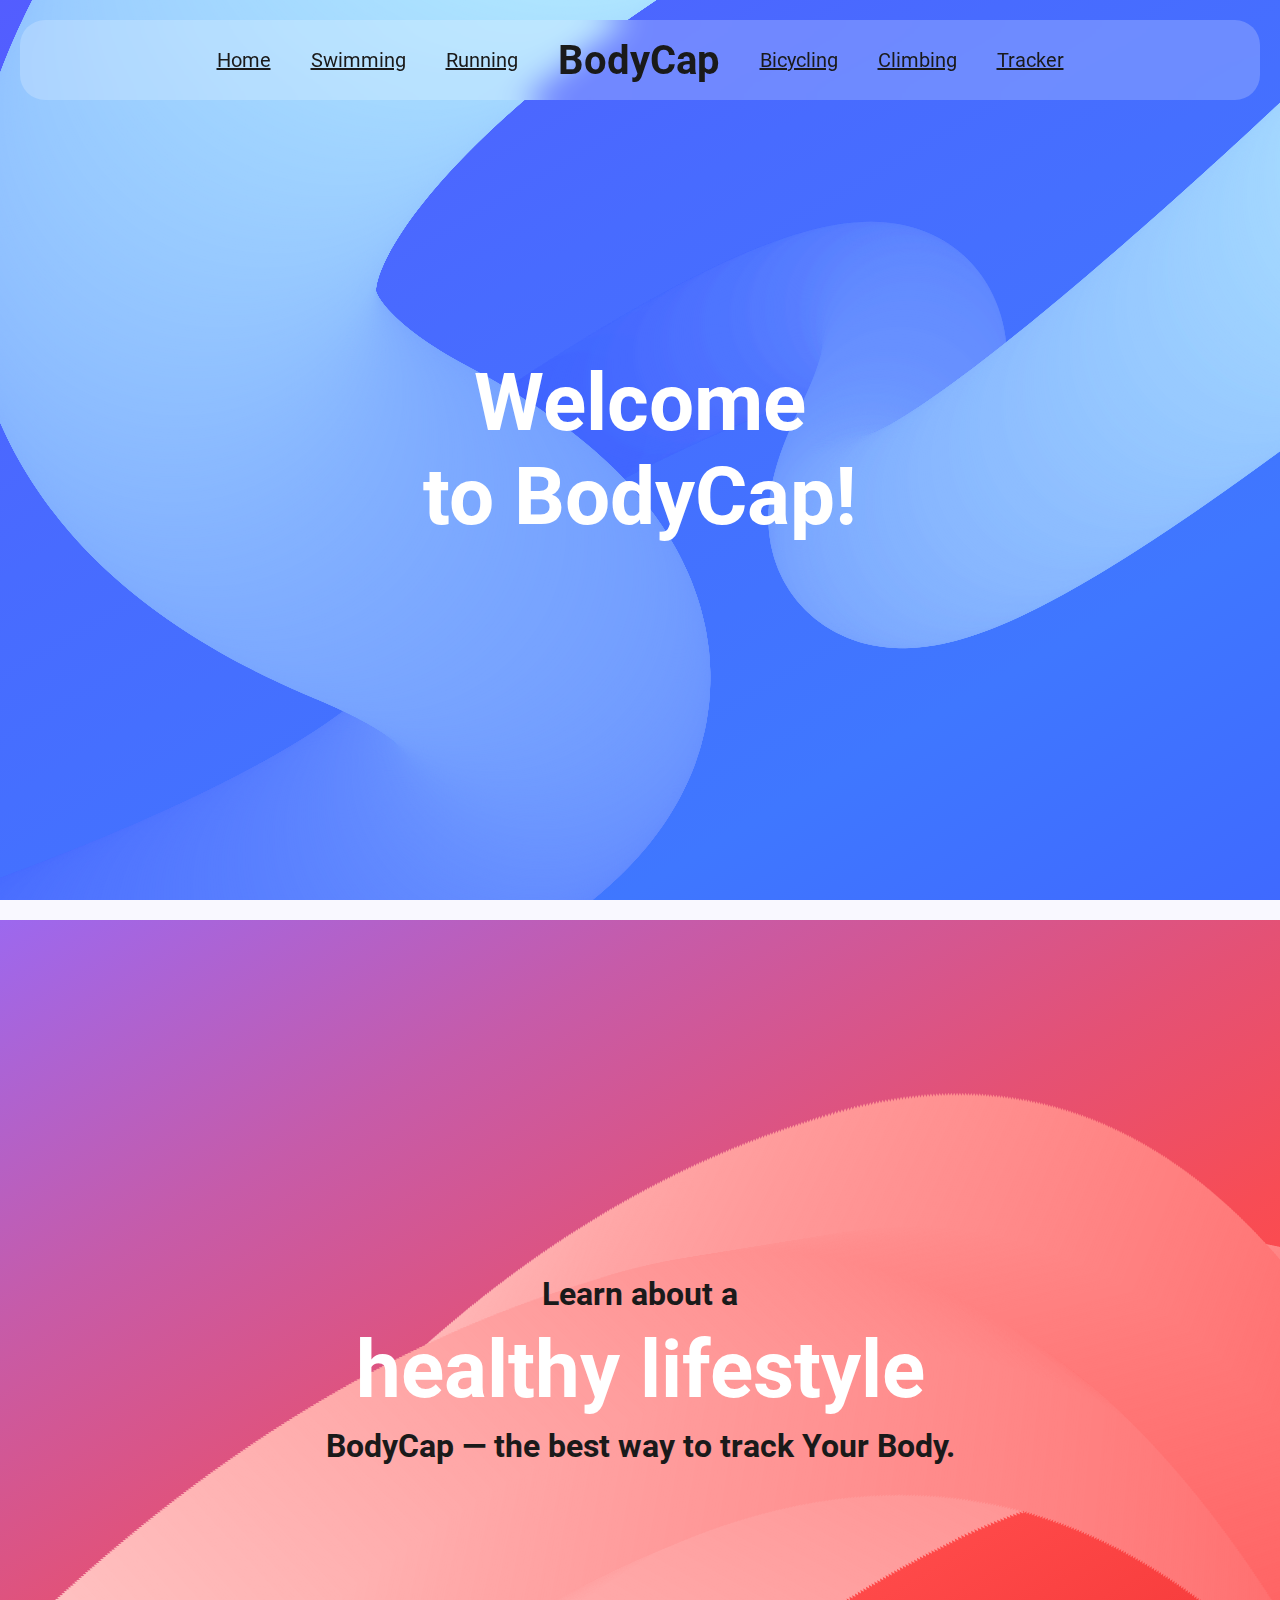
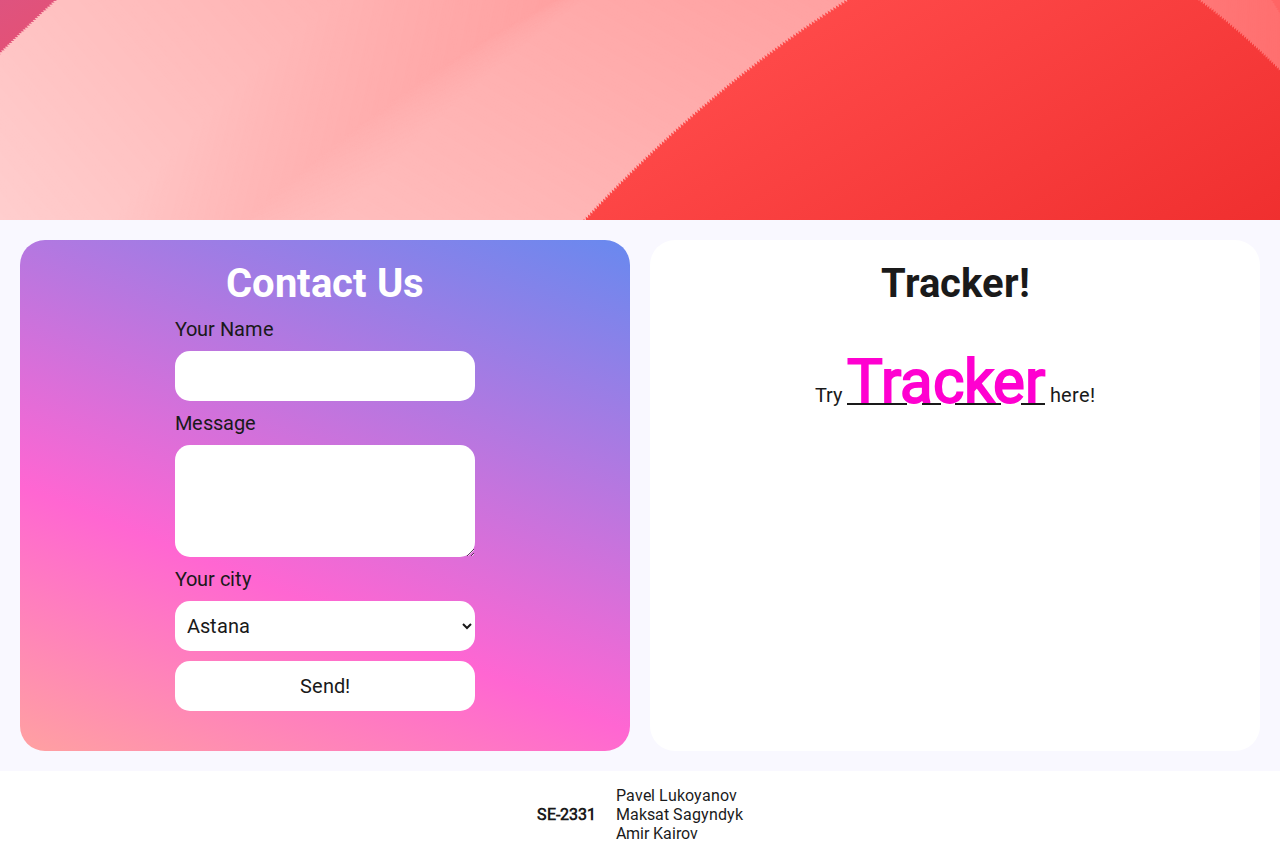
==== index.html @ da782f6e "Style upd 1" ====
<!DOCTYPE html>
<html lang="en" style="padding: 0">
    <head>
        <meta name="viewport" content="width=device-width, initial-scale=1.0">
        <link href="CSS/main.css" rel="stylesheet" type="text/css">
        <meta charset="UTF-8">
        <title>BodyCap</title>
    </head>
    <body>
        <header>
            <nav id="navHeader">
                <a href="index.html">Home</a>
                <a href="swimming.html">Swimming</a>
                <a href="running.html">Running</a>
                <h1 style="font-size: 40px">BodyCap</h1>
                <a href="bicycling.html">Bicycling</a>
                <a href="climbing.html">Climbing</a>
                <a href="tracker.html">Tracker</a>
            </nav>
        </header>
        <main>
            <section class="sectionFullscreen" id="welcomeScreen">
                <h1 class="h1Ultra">Welcome<br>to BodyCap!</h1>
            </section>
            <section class="sectionFullscreen" id="starScreen">
                <h1>Learn about a</h1>
                <h1 class="h1Ultra">healthy lifestyle</h1>
                <h1>BodyCap &mdash; the best way to track Your Body.</h1>
            </section>
            <section class="sectionForm">
                <h1 style="font-size: 40px; color: white">Contact Us</h1>
                <form action="" style="align-self: center">
                        <label for="name">Your Name</label>
                        <input type="text" id="name" name="name" required>

                        <label for="message">Message</label>
                        <textarea id="message" name="comments" rows="4"></textarea>

                        <label for="city">Your city</label>
                        <select id="city" name="city">
                            <option value="astana">Astana</option>
                            <option value="almaty">Almaty</option>
                        </select>
                        <button type="submit">Send!</button>
                </form>
            </section>
            <section>
                <h1 style="font-size: 40px">Tracker!</h1>
                <br>
                <p style="font-size: 20px; align-self: center">Try <a href="tracker.html"><span style="color: #ff00d0; font-weight: bold; font-size: 60px">Tracker</span></a> here!</p>
                <br>
            </section>
        </main>
        <footer>
            <p style="font-weight: bold">SE-2331</p>
            <ul>
                <li>Pavel Lukoyanov</li>
                <li>Maksat Sagyndyk</li>
                <li>Amir Kairov</li>
            </ul>
        </footer>
    </body>
</html>
---- CSS/main.css ----
* {
    margin: 0;
    padding: 0;
    box-sizing: border-box;
    font-family: "Roboto-Regular", "Arial", sans-serif;
    color: #1a1a1a
}
@font-face {
    font-family: "Roboto-Regular";
    src: url("../TTF/Roboto-Regular.ttf");
}
@font-face {
    font-family: "Roboto-Bold";
    src: url("../TTF/Roboto-Bold.ttf");
}
body {
    width: 100%;
    display: flex;
    flex-direction: column;
    align-items: center;
    gap: 20px;
    background-color: #f9f8ff;
}
header {
    width: calc(100% - 40px);
    max-width: 1480px;
    height: 80px;
    padding: 15px;
    display: flex;
    position: fixed;
    flex-direction: column;
    align-items: center;
    justify-content: center;
    gap: 20px;
    top: 20px;
    border-radius: 25px;
    background-color: #ffffff36;
    backdrop-filter: blur(15px);
}
#navHeader {
    display: flex;
    align-items: center;
}
section {
    max-width: 1480px;
    width: 450px;
    display: flex;
    flex-direction: column;
    gap: 10px;
    padding: 20px;
    background-color: #ffffff;
    border-radius: 25px;
    flex-grow: 1;

}
.sectionFullscreen {
    height: 100vh;
    min-width: 100vw;
    display: flex;
    flex-direction: column;
    align-items: center;
    justify-content: center;
    background-color: #5685ff;
    margin-left: -20px;
    border-radius: 0;
}
#welcomeScreen {
    background-image: url("../SVG/welcomeScreen.svg");
    background-size: cover;
    background-position: center;
}
#starScreen {
    background-image: url("../SVG/starScreen.svg");
    background-size: cover;
    background-position: center;
}
#goldScreen {
    background-image: url("../SVG/goldScreen.svg");
    background-size: cover;
    background-position: center;
}
h1 {
    font-family: "Roboto-Bold", "Arial", sans-serif;
    font-weight: normal;
    text-align: center;
}

.emptyGap {
    height: 80px
}
.h1Ultra {
    color: #ffffff;
    font-size: 80px;
    text-align: center;
}
.sectionForm {
    background: linear-gradient(22deg, rgb(255 161 161) 0%, rgb(255 102 210) 35%, rgb(104 137 239) 100%);
    padding: 20px 0 40px 0;
}
nav {
    display: flex;
    gap: 40px
}
a, label {
    font-size: 20px;
}
main {
    display: flex;
    flex-wrap: wrap;
    gap: 20px;
    width: 100%;
    padding: 0 20px;
}
footer {
    width: 100%;
    padding: 15px;
    display: flex;
    flex-wrap: wrap;
    justify-content: center;
    align-items: center;
    gap: 20px;
    background-color: #ffffff;
}
ul {
    list-style-type:  none;
}
img {
    border-radius: 18px;
}
input, button, textarea, select {
    min-height: 50px;
    min-width: 300px;
    border-radius: 15px;
    padding: 8px;
    font-size: 20px;
    border: none;
    background-color: #ffffff;
}
form {
    display: flex;
    flex-direction: column;
    width: 300px;
    gap: 10px
}
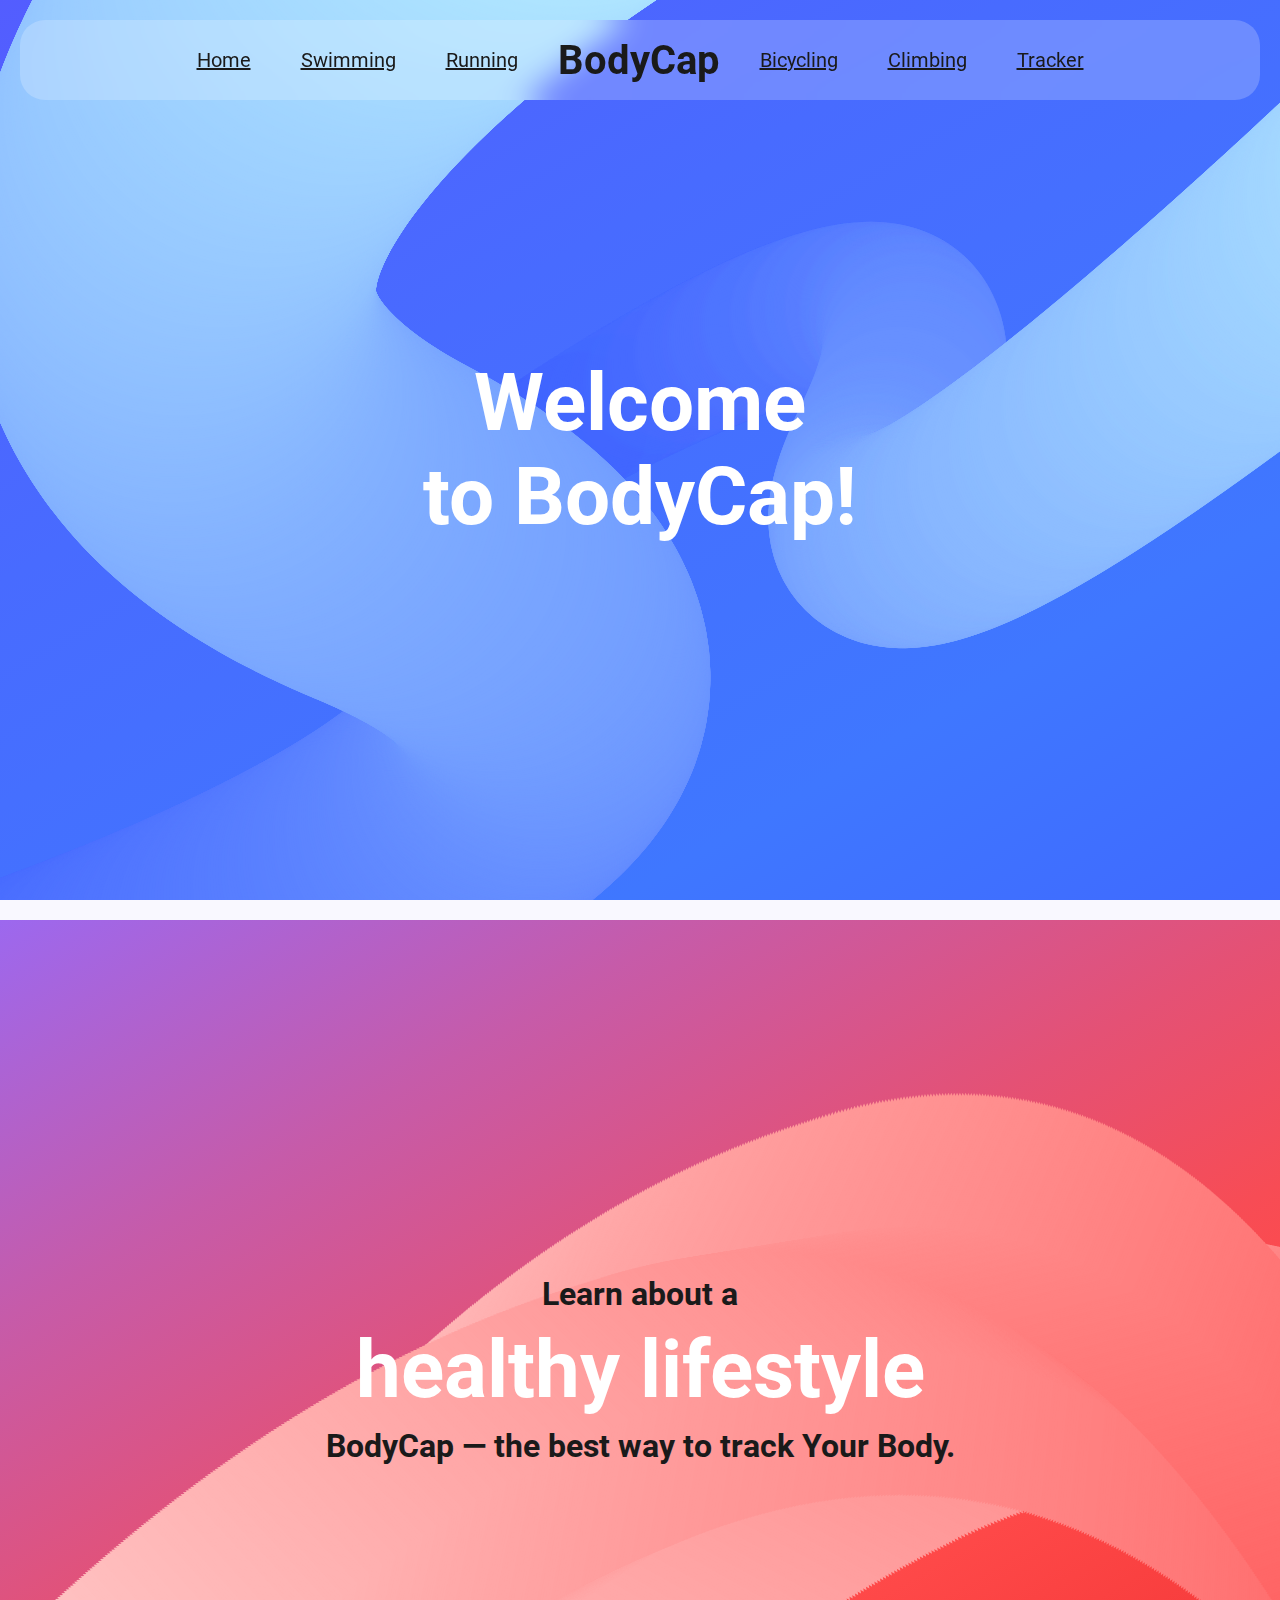
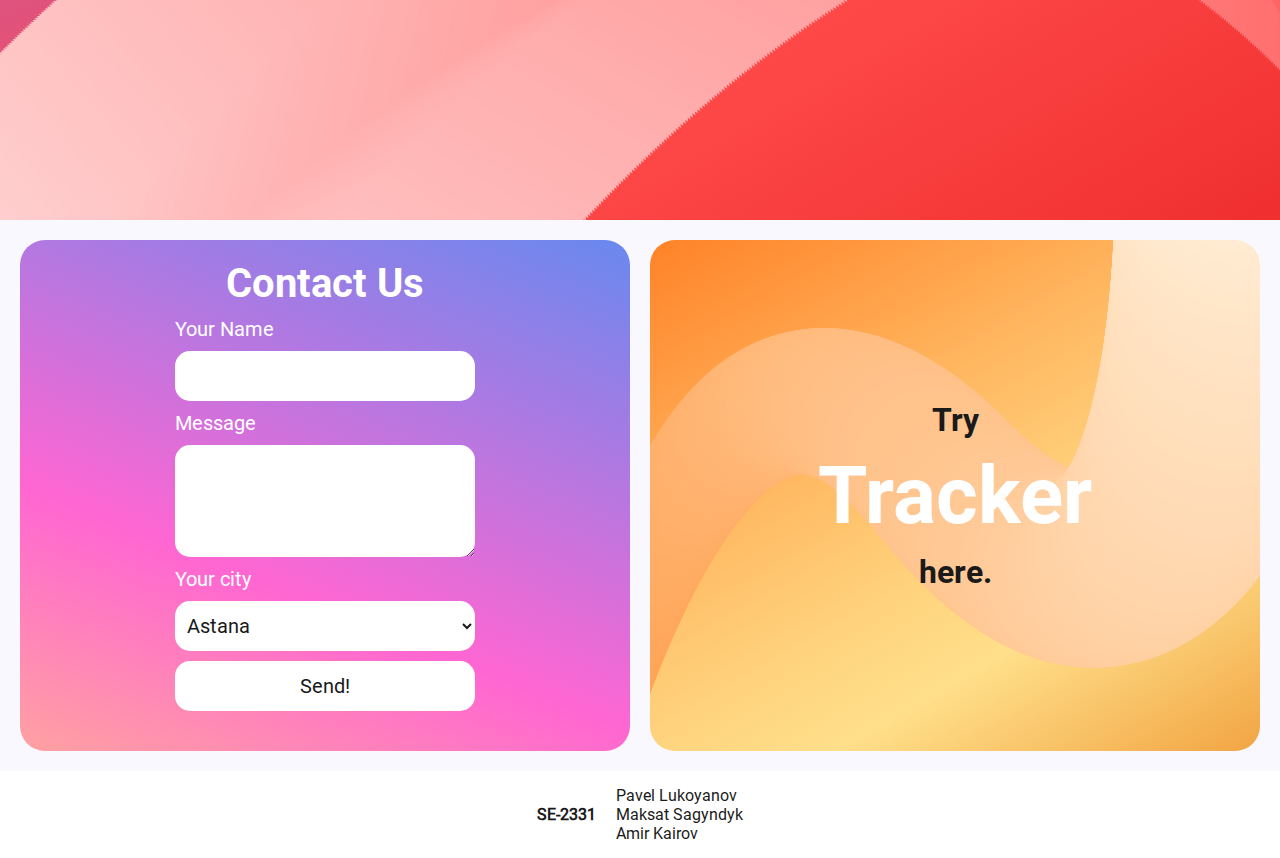
==== commit 577cf2e3: "Style upd 1" ====
--- a/index.html
+++ b/index.html
@@ -3,26 +3,27 @@
     <head>
         <meta name="viewport" content="width=device-width, initial-scale=1.0">
         <link href="CSS/main.css" rel="stylesheet" type="text/css">
+        <link href="CSS/LazyLukPack.css" rel="stylesheet" type="text/css">
         <meta charset="UTF-8">
         <title>BodyCap</title>
     </head>
     <body>
         <header>
             <nav id="navHeader">
-                <a href="index.html">Home</a>
-                <a href="swimming.html">Swimming</a>
-                <a href="running.html">Running</a>
-                <h1 style="font-size: 40px">BodyCap</h1>
-                <a href="bicycling.html">Bicycling</a>
-                <a href="climbing.html">Climbing</a>
-                <a href="tracker.html">Tracker</a>
+                <a href="index.html" class="btnFrame">Home</a>
+                <a href="swimming.html" class="btnFrame">Swimming</a>
+                <a href="running.html" class="btnFrame">Running</a>
+                <h1 style="font-size: 40px; margin: 0 10px" class="clickable">BodyCap</h1>
+                <a href="bicycling.html" class="btnFrame">Bicycling</a>
+                <a href="climbing.html" class="btnFrame">Climbing</a>
+                <a href="tracker.html" class="btnFrame">Tracker</a>
             </nav>
         </header>
         <main>
-            <section class="sectionFullscreen" id="welcomeScreen">
+            <section class="sectionFullscreen welcomeScreen">
                 <h1 class="h1Ultra">Welcome<br>to BodyCap!</h1>
             </section>
-            <section class="sectionFullscreen" id="starScreen">
+            <section class="sectionFullscreen starScreen">
                 <h1>Learn about a</h1>
                 <h1 class="h1Ultra">healthy lifestyle</h1>
                 <h1>BodyCap &mdash; the best way to track Your Body.</h1>
@@ -41,14 +42,13 @@
                             <option value="astana">Astana</option>
                             <option value="almaty">Almaty</option>
                         </select>
-                        <button type="submit">Send!</button>
+                        <button type="submit" class="clickable">Send!</button>
                 </form>
             </section>
-            <section>
-                <h1 style="font-size: 40px">Tracker!</h1>
-                <br>
-                <p style="font-size: 20px; align-self: center">Try <a href="tracker.html"><span style="color: #ff00d0; font-weight: bold; font-size: 60px">Tracker</span></a> here!</p>
-                <br>
+            <section class="goldScreen flex-justifycenter">
+                <h1>Try</h1>
+                <h1 class="h1Ultra clickable">Tracker</h1>
+                <h1>here.</h1>
             </section>
         </main>
         <footer>
--- a/CSS/main.css
+++ b/CSS/main.css
@@ -36,10 +36,19 @@
     border-radius: 25px;
     background-color: #ffffff36;
     backdrop-filter: blur(15px);
+    transition-duration: 1s;
+}
+.headerFullscreen {
+    width: 100%;
+    height: 100%;
+    top: 0;
+    border-radius: 0;
+    max-width: 100%;
 }
 #navHeader {
     display: flex;
     align-items: center;
+    gap: 10px
 }
 section {
     max-width: 1480px;
@@ -64,18 +73,28 @@
     margin-left: -20px;
     border-radius: 0;
 }
-#welcomeScreen {
+.welcomeScreen {
     background-image: url("../SVG/welcomeScreen.svg");
     background-size: cover;
     background-position: center;
 }
-#starScreen {
+.starScreen {
     background-image: url("../SVG/starScreen.svg");
     background-size: cover;
     background-position: center;
 }
-#goldScreen {
+.goldScreen {
     background-image: url("../SVG/goldScreen.svg");
+    background-size: cover;
+    background-position: center;
+}
+.runningScreen {
+    background-image: url("../IMG/running.webp");
+    background-size: cover;
+    background-position: center;
+}
+.swimmingScreen {
+    background-image: url("../IMG/swimming.png");
     background-size: cover;
     background-position: center;
 }
@@ -97,12 +116,25 @@
     background: linear-gradient(22deg, rgb(255 161 161) 0%, rgb(255 102 210) 35%, rgb(104 137 239) 100%);
     padding: 20px 0 40px 0;
 }
-nav {
+.btnFrame {
     display: flex;
-    gap: 40px
+    justify-content: center;
+    align-items: center;
+    padding: 0 20px;
+    cursor: pointer;
+    height: 50px;
+    transition-duration: 0.4s;
+    border-radius: 15px;
+}
+.btnFrame:hover {
+    background-color: #37373799;
+    color: #ffffff;
 }
 a, label {
     font-size: 20px;
+}
+label {
+    color: #ffffff;
 }
 main {
     display: flex;
--- a/CSS/LazyLukPack.css
+++ b/CSS/LazyLukPack.css
@@ -0,0 +1,99 @@
+:root {
+	--main-bg-color: #f4f4f4;
+	--header: #fff;
+	--search-field: #dfdfdf;
+}
+
+* {
+	margin: 0;
+	padding: 0;
+	box-sizing: border-box;
+
+}
+*::-webkit-scrollbar {
+	width: 3px;
+	height: 3px;
+	background-color: #FFFFFF;
+}
+*::-webkit-scrollbar-thumb {
+	background-color: #000000;
+	border-radius: 5px;
+}
+
+.flex {
+	display: flex;
+}
+.flex-column {
+	display: flex;
+	flex-direction: column;
+}
+.flex-justifyspacebetween {
+	display: flex;
+	justify-content: space-between;
+}
+.flex-aligncenter {
+	display: flex;
+	align-items: center;
+}
+.flex-justifycenter {
+	display: flex;
+	justify-content: center;
+}
+
+.minw35h35 {
+	min-width: 35px !important;
+	min-height: 35px !important;
+	width: 35px !important;
+	height: 35px !important;
+}
+.w35h35 {
+	width: 35px !important;
+	height: 35px !important;
+}
+.w40h40 {
+	width: 40px !important;
+	height: 40px !important;
+}
+.w55h55 {
+	width: 55px !important;
+	height: 55px !important;
+}
+.w100h100 {
+	width: 100px !important;
+	height: 100px !important;
+}
+.w200h200 {
+	width: 200px !important;
+	height: 200px !important;
+}
+
+.unclickable {
+	pointer-events: none !important;
+	opacity: 0.3 !important;
+}
+.clickable {
+	cursor: pointer;
+	transition-duration: 0.3s !important;
+}
+.clickable:hover {
+	scale: 0.9;
+}
+.clickableRight {
+	cursor: pointer;
+	transition-duration: 0.3s !important;
+}
+.clickableRight:hover {
+	transform: translateX(5px);
+}
+
+.shake {
+	animation: shake 0.3s;
+}
+@keyframes shake {
+	0% { transform: translateX(0); }
+	20% { transform: translateX(3px); }
+	40% { transform: translateX(-3px); }
+	60% { transform: translateX(3px); }
+	80% { transform: translateX(-3px); }
+	100% { transform: translateX(0px); }
+}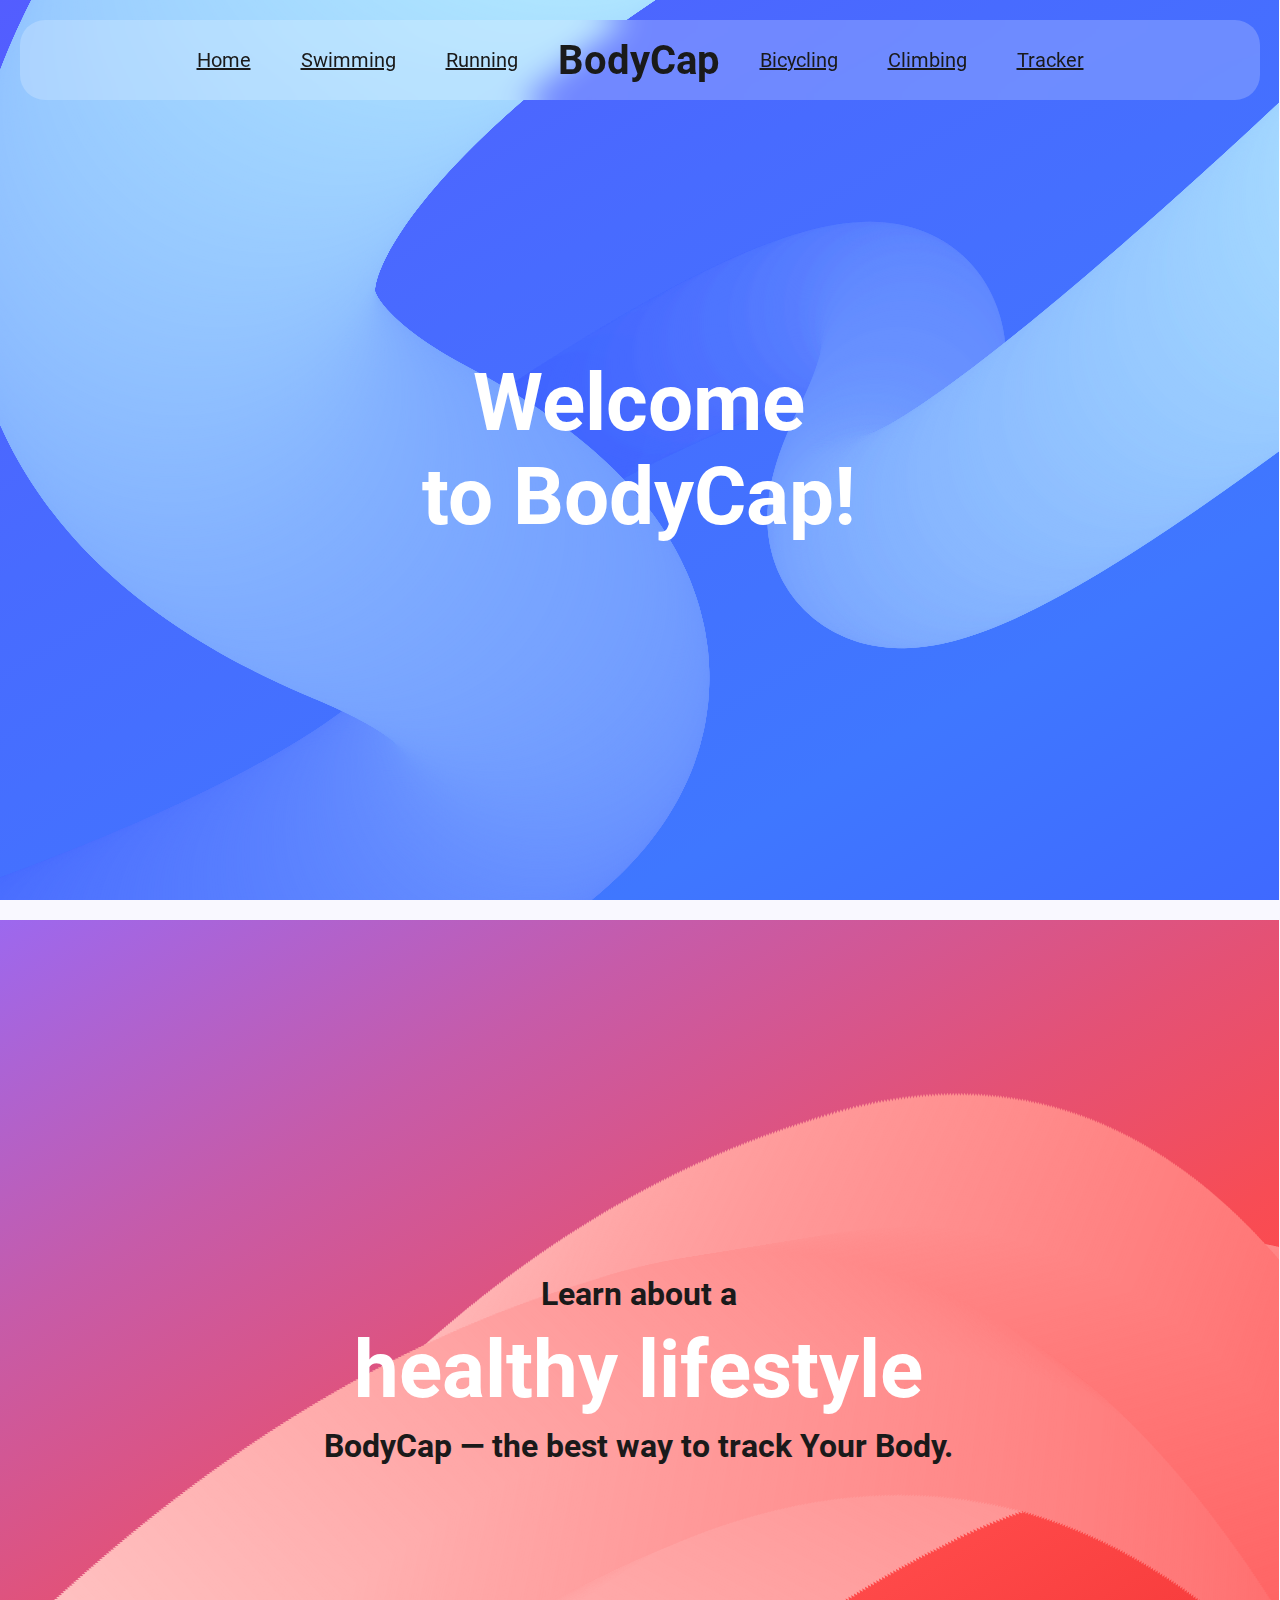
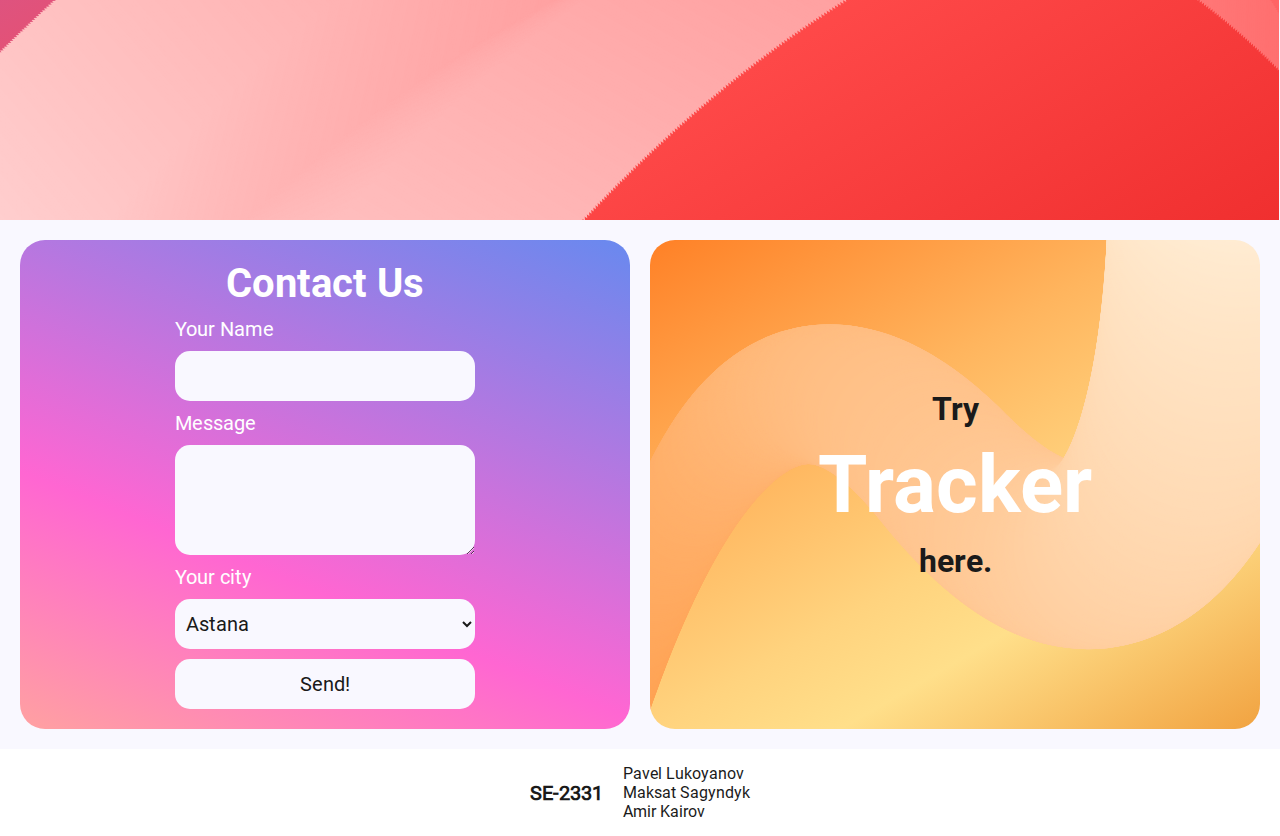
==== commit ec349d29: "Tracker 2" ====
--- a/index.html
+++ b/index.html
@@ -19,15 +19,18 @@
                 <a href="tracker.html" class="btnFrame">Tracker</a>
             </nav>
         </header>
+
+        <section class="sectionFullscreen welcomeScreen">
+            <h1 class="h1Ultra">Welcome<br>to BodyCap!</h1>
+        </section>
+
+        <section class="sectionFullscreen starScreen">
+            <h1>Learn about a</h1>
+            <h1 class="h1Ultra">healthy lifestyle</h1>
+            <h1>BodyCap &mdash; the best way to track Your Body.</h1>
+        </section>
+
         <main>
-            <section class="sectionFullscreen welcomeScreen">
-                <h1 class="h1Ultra">Welcome<br>to BodyCap!</h1>
-            </section>
-            <section class="sectionFullscreen starScreen">
-                <h1>Learn about a</h1>
-                <h1 class="h1Ultra">healthy lifestyle</h1>
-                <h1>BodyCap &mdash; the best way to track Your Body.</h1>
-            </section>
             <section class="sectionForm">
                 <h1 style="font-size: 40px; color: white">Contact Us</h1>
                 <form action="" style="align-self: center">
--- a/CSS/main.css
+++ b/CSS/main.css
@@ -13,6 +13,13 @@
     font-family: "Roboto-Bold";
     src: url("../TTF/Roboto-Bold.ttf");
 }
+
+@media (max-width: 600px) {
+    .flex-directionRotation {
+        flex-direction: column !important;
+    }
+}
+
 body {
     width: 100%;
     display: flex;
@@ -23,6 +30,7 @@
 }
 header {
     width: calc(100% - 40px);
+    z-index: 3;
     max-width: 1480px;
     height: 80px;
     padding: 15px;
@@ -51,7 +59,6 @@
     gap: 10px
 }
 section {
-    max-width: 1480px;
     width: 450px;
     display: flex;
     flex-direction: column;
@@ -70,7 +77,12 @@
     align-items: center;
     justify-content: center;
     background-color: #5685ff;
-    margin-left: -20px;
+    margin-left: -3px;
+    border-radius: 0;
+}
+.sectionWideInvisible {
+    width: 100%;
+    background-color: #00000000;
     border-radius: 0;
 }
 .welcomeScreen {
@@ -95,6 +107,11 @@
 }
 .swimmingScreen {
     background-image: url("../IMG/swimming.png");
+    background-size: cover;
+    background-position: center;
+}
+.bicyclingScreen {
+    background-image: url("../IMG/bicycling.jpg");
     background-size: cover;
     background-position: center;
 }
@@ -103,6 +120,14 @@
     font-weight: normal;
     text-align: center;
 }
+h3 {
+    font-size: 20px;
+    font-family: "Roboto-Bold", "Arial", sans-serif;
+    font-weight: normal;
+}
+.white {
+    color: white;
+}
 
 .emptyGap {
     height: 80px
@@ -114,7 +139,9 @@
 }
 .sectionForm {
     background: linear-gradient(22deg, rgb(255 161 161) 0%, rgb(255 102 210) 35%, rgb(104 137 239) 100%);
-    padding: 20px 0 40px 0;
+}
+.sectionSteps {
+    background: linear-gradient(22deg, rgb(255 106 40) 0%, rgb(255 38 38) 35%, rgb(255 91 143) 100%);
 }
 .btnFrame {
     display: flex;
@@ -130,7 +157,7 @@
     background-color: #37373799;
     color: #ffffff;
 }
-a, label {
+a, p, label {
     font-size: 20px;
 }
 label {
@@ -142,6 +169,7 @@
     gap: 20px;
     width: 100%;
     padding: 0 20px;
+    max-width: 1480px;
 }
 footer {
     width: 100%;
@@ -154,19 +182,68 @@
     background-color: #ffffff;
 }
 ul {
-    list-style-type:  none;
+    list-style-type: none;
 }
 img {
     border-radius: 18px;
 }
 input, button, textarea, select {
     min-height: 50px;
-    min-width: 300px;
+    width: 100%;
     border-radius: 15px;
-    padding: 8px;
+    padding: 7px;
     font-size: 20px;
     border: none;
-    background-color: #ffffff;
+    background-color: #f9f8ff;
+}
+button {
+    display: flex;
+    justify-content: center;
+    align-items: center;
+    gap: 10px
+}
+.buttonExercise {
+    height: 200px;
+    width: 200px;
+    flex-grow: 1;
+    padding: 10px;
+    flex-direction: column;
+    justify-content: center;
+    font-size: 40px;
+    font-family: "Roboto-Bold", "Arial", sans-serif;
+    background-position: center bottom;
+    background-size: cover;
+}
+.colorsSwimming {
+    background-color: #b2c9fd;
+    color: #002c9f;
+    background-image: url("../SVG/blueBG.svg");
+}
+.colorsRunning {
+    background-color: #fde5b2;
+    color: #810000;
+    background-image: url("../SVG/redBG.svg");
+}
+.colorsBicycling {
+    background-color: #b2fdf7;
+    color: #005035;
+    background-image: url("../SVG/greenBG.svg");
+}
+.colorsClimbing {
+    background-color: #f3dbc8;
+    color: #2e2419;
+    background-image: url("../SVG/brownBG.svg");
+}
+.colorsTracker {
+    color: #ffffff;
+    background-image: url("../SVG/goldScreen.svg");
+}
+
+.chartWrapper {
+    width: 100%;
+    border-radius: 15px;
+    height: 300px;
+    background-color: #515151;
 }
 form {
     display: flex;
--- a/CSS/LazyLukPack.css
+++ b/CSS/LazyLukPack.css
@@ -26,6 +26,10 @@
 .flex-column {
 	display: flex;
 	flex-direction: column;
+}
+.flex-row {
+	display: flex;
+	flex-direction: row;
 }
 .flex-justifyspacebetween {
 	display: flex;
@@ -96,4 +100,58 @@
 	60% { transform: translateX(3px); }
 	80% { transform: translateX(-3px); }
 	100% { transform: translateX(0px); }
+}
+
+@property --p{
+	syntax: '<number>';
+	inherits: true;
+	initial-value: 0;
+}
+
+.pie {
+	--p:20;
+	--b:26px;
+	--c:darkred;
+	--w:150px;
+}
+
+.pie {
+	width:var(--w);
+	aspect-ratio:1;
+	position:relative;
+	display:inline-grid;
+	margin:5px;
+	place-content:center;
+	font-weight: normal;
+}
+.pie:before,
+.pie:after {
+	content:"";
+	position:absolute;
+	border-radius:50%;
+}
+.pie:before {
+	inset:0;
+	background:
+			radial-gradient(farthest-side,var(--c) 98%,#0000) top/var(--b) var(--b) no-repeat,
+			conic-gradient(var(--c) calc(var(--p)*1%),#0000 0);
+	-webkit-mask:radial-gradient(farthest-side,#0000 calc(99% - var(--b)),#000 calc(100% - var(--b)));
+	mask:radial-gradient(farthest-side,#0000 calc(99% - var(--b)),#000 calc(100% - var(--b)));
+}
+.pie:after {
+	inset:calc(50% - var(--b)/2);
+	background:var(--c);
+	transform:rotate(calc(var(--p)*3.6deg)) translateY(calc(50% - var(--w)/2));
+}
+.animate {
+	animation:p 1s .5s both;
+}
+.no-round:before {
+	background-size:0 0,auto;
+}
+.no-round:after {
+	content:none;
+}
+@keyframes p {
+	from{--p:0}
 }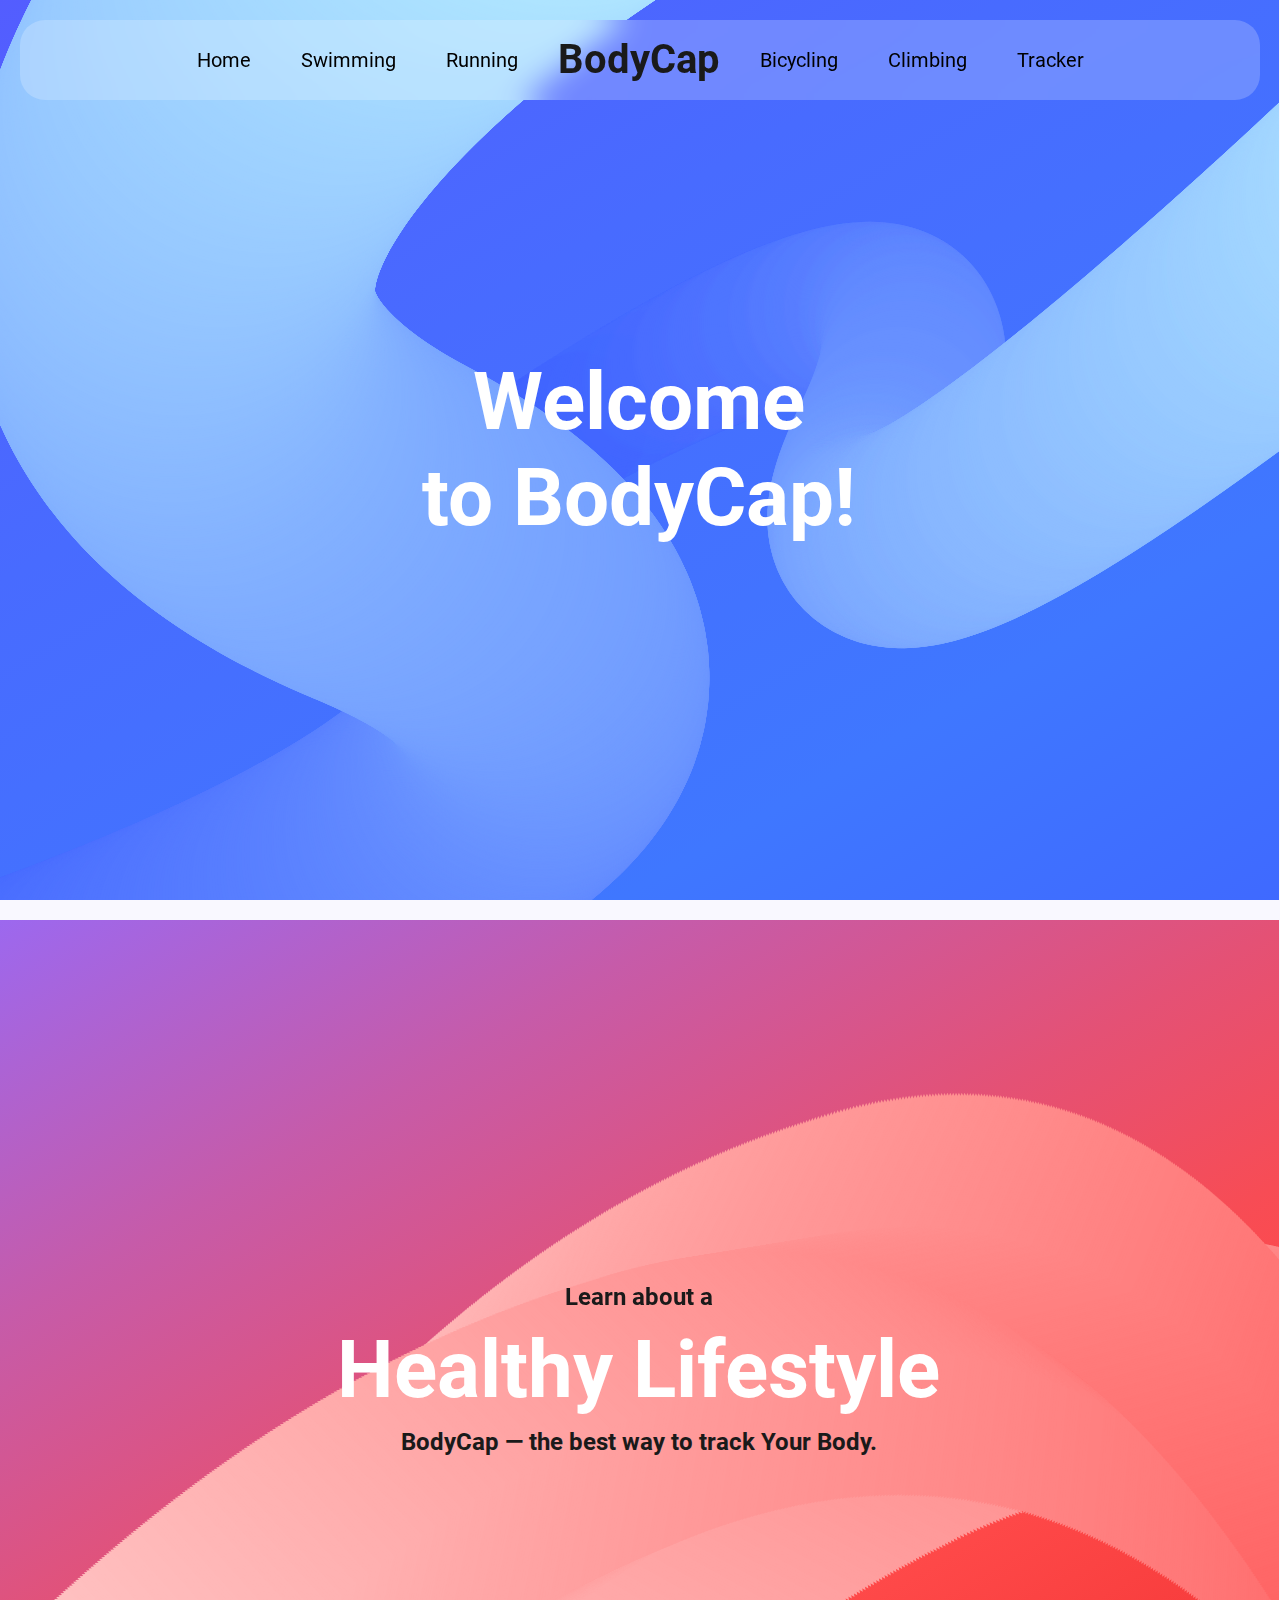
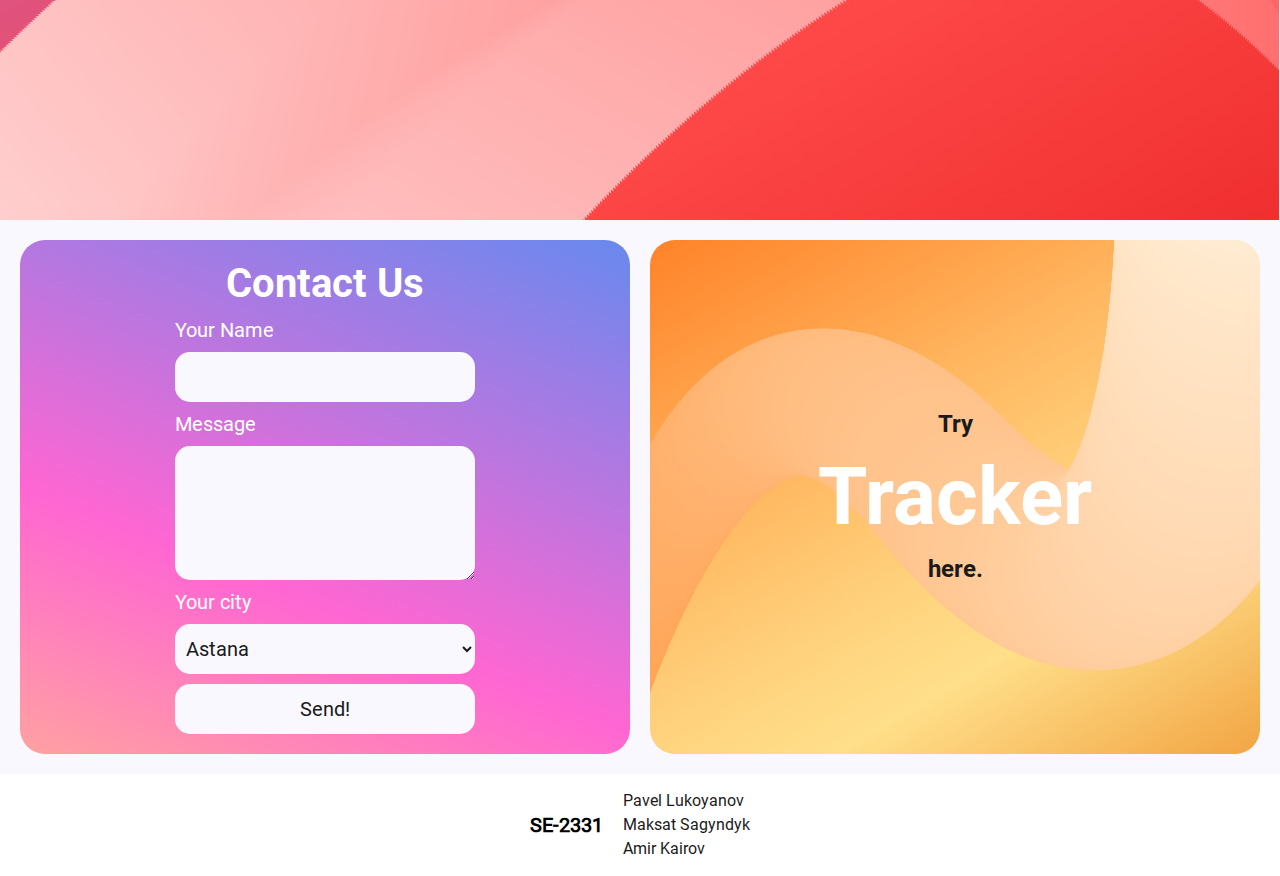
==== commit b0e8d149: "Uniforming" ====
--- a/index.html
+++ b/index.html
@@ -2,7 +2,9 @@
 <html lang="en" style="padding: 0">
     <head>
         <meta name="viewport" content="width=device-width, initial-scale=1.0">
+        <link rel="stylesheet" href="https://cdn.jsdelivr.net/npm/bootstrap@4.0.0/dist/css/bootstrap.min.css" integrity="sha384-Gn5384xqQ1aoWXA+058RXPxPg6fy4IWvTNh0E263XmFcJlSAwiGgFAW/dAiS6JXm" crossorigin="anonymous">
         <link href="CSS/main.css" rel="stylesheet" type="text/css">
+        <link href="CSS/icons.css" rel="stylesheet" type="text/css">
         <link href="CSS/LazyLukPack.css" rel="stylesheet" type="text/css">
         <meta charset="UTF-8">
         <title>BodyCap</title>
@@ -25,8 +27,28 @@
         </section>
 
         <section class="sectionFullscreen starScreen">
-            <h1>Learn about a</h1>
-            <h1 class="h1Ultra">healthy lifestyle</h1>
+            <div id="carouselAdvantages" class="carousel carousel-dark slide" data-ride="carousel" style="width: 100%">
+                <div class="carousel-inner" style="height: fit-content; width: 100%">
+                    <div class="carousel-item active">
+                        <div class="carousel-container">
+                            <h1>Learn about a</h1>
+                            <h1 class="h1Ultra">Healthy Lifestyle</h1>
+                        </div>
+                    </div>
+                    <div class="carousel-item">
+                        <div class="carousel-container">
+                            <h1>Use</h1>
+                            <h1 class="h1Ultra">Tracker</h1>
+                        </div>
+                    </div>
+                    <div class="carousel-item">
+                        <div class="carousel-container">
+                            <h1>Learn about</h1>
+                            <h1 class="h1Ultra">Sports</h1>
+                        </div>
+                    </div>
+                </div>
+            </div>
             <h1>BodyCap &mdash; the best way to track Your Body.</h1>
         </section>
 
@@ -62,5 +84,9 @@
                 <li>Amir Kairov</li>
             </ul>
         </footer>
+
+        <script src="https://code.jquery.com/jquery-3.2.1.slim.min.js" integrity="sha384-KJ3o2DKtIkvYIK3UENzmM7KCkRr/rE9/Qpg6aAZGJwFDMVNA/GpGFF93hXpG5KkN" crossorigin="anonymous"></script>
+        <script src="https://cdn.jsdelivr.net/npm/popper.js@1.12.9/dist/umd/popper.min.js" integrity="sha384-ApNbgh9B+Y1QKtv3Rn7W3mgPxhU9K/ScQsAP7hUibX39j7fakFPskvXusvfa0b4Q" crossorigin="anonymous"></script>
+        <script src="https://cdn.jsdelivr.net/npm/bootstrap@4.0.0/dist/js/bootstrap.min.js" integrity="sha384-JZR6Spejh4U02d8jOt6vLEHfe/JQGiRRSQQxSfFWpi1MquVdAyjUar5+76PVCmYl" crossorigin="anonymous"></script>
     </body>
 </html>--- a/CSS/main.css
+++ b/CSS/main.css
@@ -101,24 +101,33 @@
     background-position: center;
 }
 .runningScreen {
-    background-image: url("../IMG/running.webp");
+    background-image: url("../IMG/running/running.webp");
     background-size: cover;
     background-position: center;
 }
 .swimmingScreen {
-    background-image: url("../IMG/swimming.png");
+    background-image: url("../IMG/swimming/swimming.png");
     background-size: cover;
     background-position: center;
 }
 .bicyclingScreen {
-    background-image: url("../IMG/bicycling.jpg");
-    background-size: cover;
-    background-position: center;
+    background-image: url("../IMG/bicycling/bicycling.jpg");
+    background-size: cover;
+    background-position: center;
+}
+.climbingScreen {
+    background-image: url("../IMG/climbing/climbing.png");
+    background-size: cover;
+    background-position: center;
+}
+h1, h2, h3, h4, h5, h6 {
+    margin: 0;
 }
 h1 {
     font-family: "Roboto-Bold", "Arial", sans-serif;
     font-weight: normal;
     text-align: center;
+    font-size: 24px;
 }
 h3 {
     font-size: 20px;
@@ -152,6 +161,7 @@
     height: 50px;
     transition-duration: 0.4s;
     border-radius: 15px;
+    color: #000000;
 }
 .btnFrame:hover {
     background-color: #37373799;
@@ -159,9 +169,15 @@
 }
 a, p, label {
     font-size: 20px;
+    margin: 0;
+    font-weight: normal;
+    line-height: normal;
+}
+p, label {
+    color: black;
 }
 label {
-    color: #ffffff;
+    color: white;
 }
 main {
     display: flex;
@@ -174,6 +190,7 @@
 footer {
     width: 100%;
     padding: 15px;
+    margin: 0;
     display: flex;
     flex-wrap: wrap;
     justify-content: center;
@@ -183,6 +200,7 @@
 }
 ul {
     list-style-type: none;
+    margin: 0;
 }
 img {
     border-radius: 18px;
@@ -251,3 +269,14 @@
     width: 300px;
     gap: 10px
 }
+
+.carousel-container {
+    flex-direction: column;
+    width: 100%;
+    height: 100%;
+    display: flex;
+    gap: 10px;
+    justify-content: center;
+    align-items: center;
+    text-align: center;
+}
--- a/CSS/icons.css
+++ b/CSS/icons.css
@@ -0,0 +1,63 @@
+.iconContainer {
+    min-height: 45px;
+    min-width: 45px;
+    height: 45px;
+    width: 45px;
+    border-radius: 10px;
+    background-color: #ebe0fd;
+    display: flex;
+    align-items: center;
+    justify-content: center;
+}
+.iconHeight {
+    background-image: url('../SVG/height.svg');
+    height: 35px;
+    width: 35px;
+}
+.iconWeight {
+    background-image: url('../SVG/weight.svg');
+    height: 35px;
+    width: 35px;
+}
+.iconNext {
+    background-image: url('../SVG/next.svg');
+    min-height: 35px;
+    min-width: 35px;
+    height: 35px;
+    width: 35px;
+}
+.iconStats{
+    background-image: url('../SVG/stats.svg');
+    height: 35px;
+    width: 35px;
+}
+.iconGoal {
+    background-image: url('../SVG/goal.svg');
+    height: 35px;
+    width: 35px;
+}
+.iconPlus {
+    background-image: url('../SVG/plus.svg');
+    height: 35px;
+    width: 35px;
+}
+.iconI {
+    background-image: url('../SVG/i.svg');
+    height: 35px;
+    width: 35px;
+}
+.iconSneaker {
+    background-image: url('../SVG/sneaker.svg');
+    height: 35px;
+    width: 35px;
+}
+.iconWarning {
+    background-image: url('../SVG/warning.svg');
+    height: 35px;
+    width: 35px;
+}
+.iconEye {
+    background-image: url('../SVG/eye.svg');
+    height: 35px;
+    width: 35px;
+}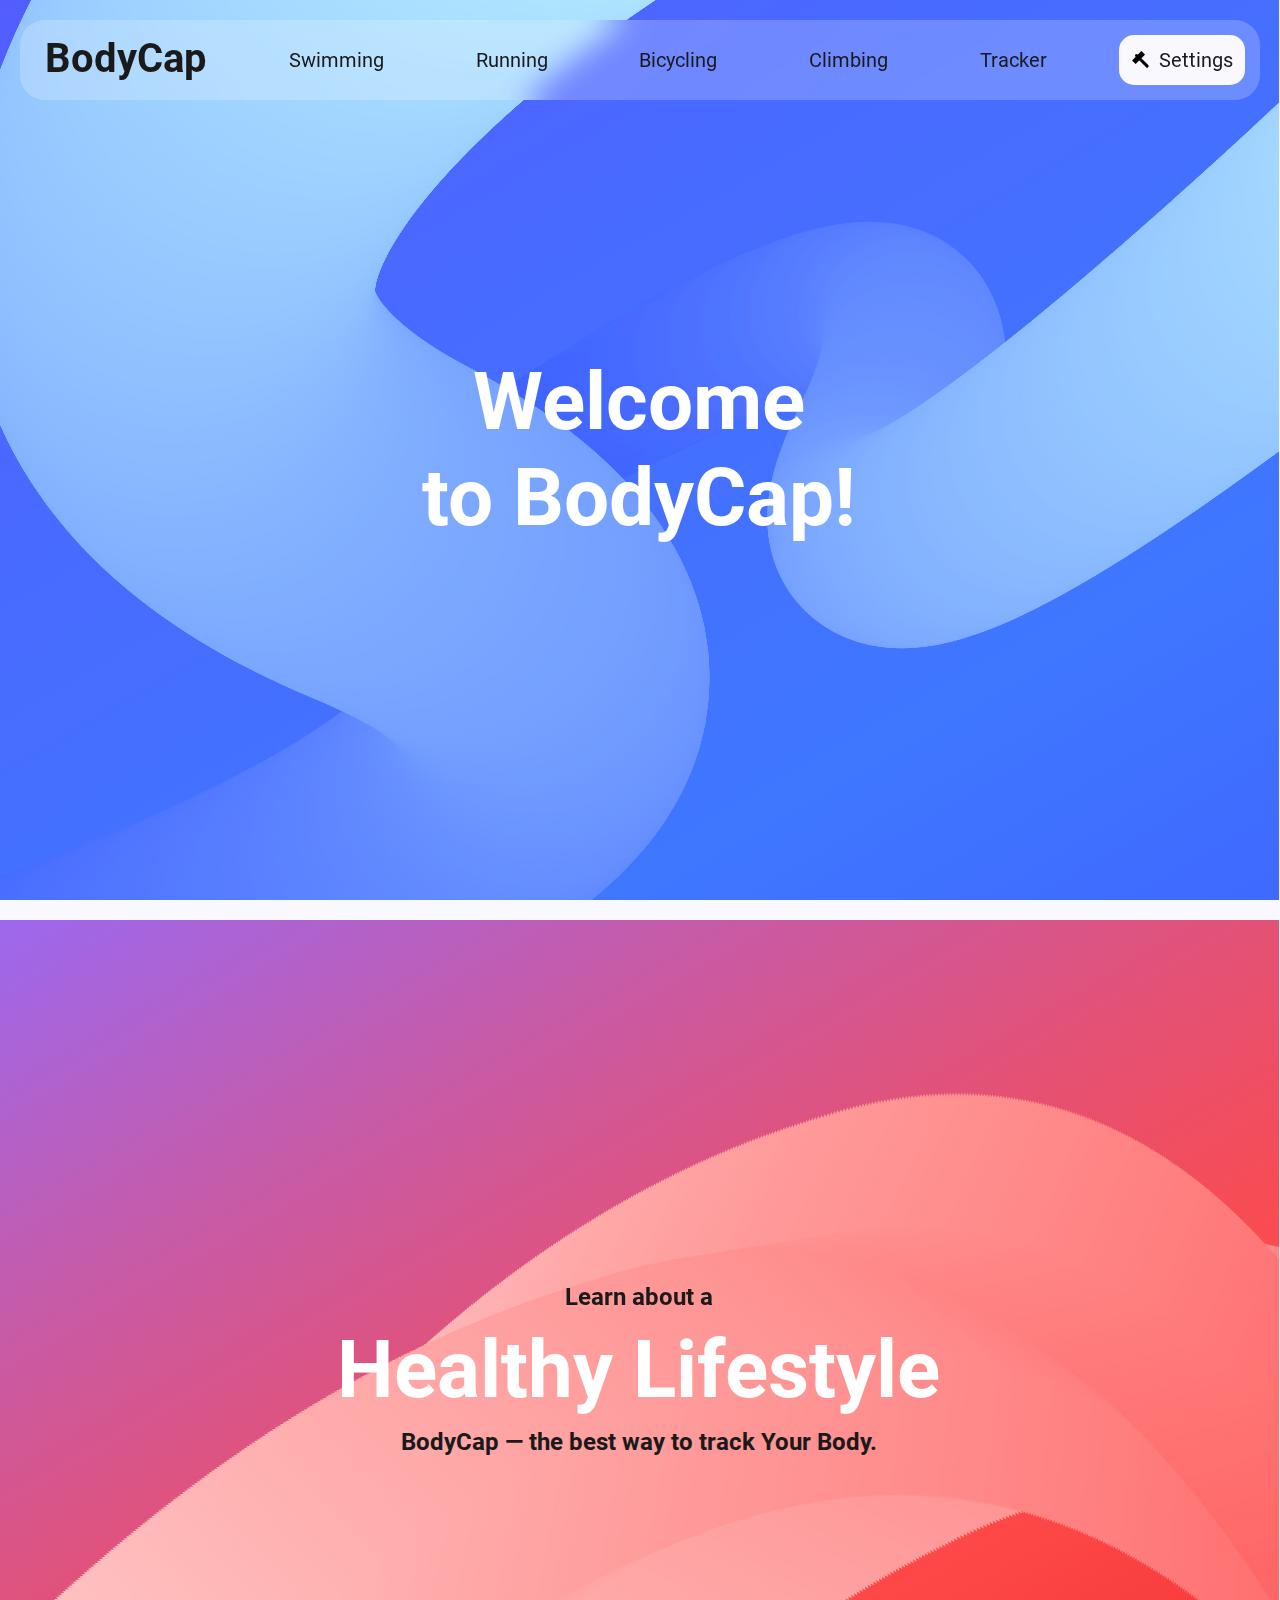
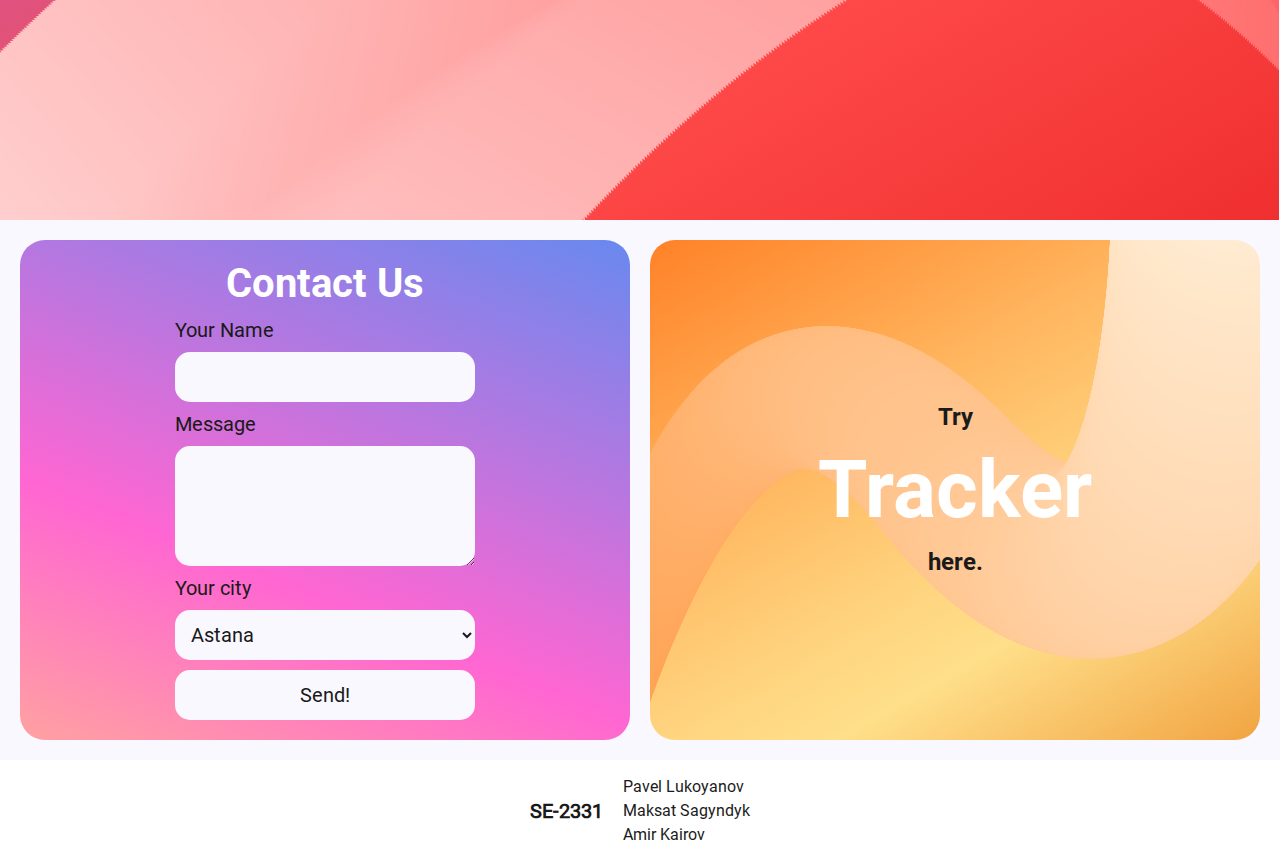
==== commit 13772479: "Tracker update 3" ====
--- a/index.html
+++ b/index.html
@@ -12,13 +12,15 @@
     <body>
         <header>
             <nav id="navHeader">
-                <a href="index.html" class="btnFrame">Home</a>
+                <a href="index.html" style="color: #000000; text-decoration: none">
+                    <h1 style="font-size: 40px; margin: 0 10px" class="clickable">BodyCap</h1>
+                </a>
                 <a href="swimming.html" class="btnFrame">Swimming</a>
                 <a href="running.html" class="btnFrame">Running</a>
-                <h1 style="font-size: 40px; margin: 0 10px" class="clickable">BodyCap</h1>
                 <a href="bicycling.html" class="btnFrame">Bicycling</a>
                 <a href="climbing.html" class="btnFrame">Climbing</a>
                 <a href="tracker.html" class="btnFrame">Tracker</a>
+                <button id="headerSettings" class="button miniButtonWithIcon"><svg class="iconMolotok"></svg>Settings</button>
             </nav>
         </header>
 
--- a/CSS/main.css
+++ b/CSS/main.css
@@ -1,9 +1,29 @@
+:root {
+    --default-text-color: #1a1a1a;
+    --default-icon-color: #000000;
+    --default-iconContainer-color: #f9f8ff;
+    --default-btn-color: #f9f8ff;
+    --body-color: #f9f8ff;
+    --tile-color: #ffffff;
+}
+
+@media (prefers-color-scheme: dark) {
+    :root {
+        --default-text-color: #ffffff;
+        --default-icon-color: #ffffff;
+        --default-iconContainer-color: #3a3939;
+        --default-btn-color: #3a3939;
+        --body-color: #191919;
+        --tile-color: #2a2a2a;
+    }
+}
+
 * {
     margin: 0;
     padding: 0;
     box-sizing: border-box;
     font-family: "Roboto-Regular", "Arial", sans-serif;
-    color: #1a1a1a
+    color: var(--default-text-color)
 }
 @font-face {
     font-family: "Roboto-Regular";
@@ -26,7 +46,13 @@
     flex-direction: column;
     align-items: center;
     gap: 20px;
-    background-color: #f9f8ff;
+    transition: 0.2s;
+    background-color: var(--body-color);
+}
+.passwordWindow {
+    background-color: #1a1a1a;
+    border-radius: 15px !important;
+    position: absolute;
 }
 header {
     width: calc(100% - 40px);
@@ -37,7 +63,7 @@
     display: flex;
     position: fixed;
     flex-direction: column;
-    align-items: center;
+    align-items: flex-start;
     justify-content: center;
     gap: 20px;
     top: 20px;
@@ -46,6 +72,9 @@
     backdrop-filter: blur(15px);
     transition-duration: 1s;
 }
+.initiallyHidden {
+    visibility: hidden;
+}
 .headerFullscreen {
     width: 100%;
     height: 100%;
@@ -54,8 +83,9 @@
     max-width: 100%;
 }
 #navHeader {
-    display: flex;
-    align-items: center;
+    width: 100%;
+    display: flex;
+    justify-content: space-between;
     gap: 10px
 }
 section {
@@ -64,7 +94,7 @@
     flex-direction: column;
     gap: 10px;
     padding: 20px;
-    background-color: #ffffff;
+    background-color: var(--tile-color);
     border-radius: 25px;
     flex-grow: 1;
 
@@ -122,6 +152,7 @@
 }
 h1, h2, h3, h4, h5, h6 {
     margin: 0;
+    color: var(--default-text-color);
 }
 h1 {
     font-family: "Roboto-Bold", "Arial", sans-serif;
@@ -161,7 +192,7 @@
     height: 50px;
     transition-duration: 0.4s;
     border-radius: 15px;
-    color: #000000;
+    color: var(--default-text-color);;
 }
 .btnFrame:hover {
     background-color: #37373799;
@@ -172,12 +203,10 @@
     margin: 0;
     font-weight: normal;
     line-height: normal;
+    color: var(--default-text-color);
 }
 p, label {
-    color: black;
-}
-label {
-    color: white;
+    color: var(--default-text-color);
 }
 main {
     display: flex;
@@ -196,7 +225,7 @@
     justify-content: center;
     align-items: center;
     gap: 20px;
-    background-color: #ffffff;
+    background-color: var(--tile-color);
 }
 ul {
     list-style-type: none;
@@ -205,20 +234,29 @@
 img {
     border-radius: 18px;
 }
-input, button, textarea, select {
+input, button, textarea, select, .button {
     min-height: 50px;
     width: 100%;
     border-radius: 15px;
-    padding: 7px;
+    padding: 0 12px 0 12px;
     font-size: 20px;
     border: none;
-    background-color: #f9f8ff;
-}
-button {
+    background-color: var(--default-btn-color);
+}
+.miniButtonWithIcon {
+    width: fit-content;
+    padding: 0 12px 0 5px !important;
+    gap: 0 !important;
+}
+button, .button {
     display: flex;
     justify-content: center;
     align-items: center;
     gap: 10px
+}
+button:hover {
+    box-shadow:inset 0 0 0 2px #8b9da6;
+    transition: 0.2s;
 }
 .buttonExercise {
     height: 200px;
@@ -232,25 +270,28 @@
     background-position: center bottom;
     background-size: cover;
 }
+.buttonExercise:hover {
+    box-shadow:inset 0 0 0 0 !important;
+}
 .colorsSwimming {
     background-color: #b2c9fd;
     color: #002c9f;
-    background-image: url("../SVG/blueBG.svg");
+    background-image: url("../IMG/blueBG.webp");
 }
 .colorsRunning {
     background-color: #fde5b2;
     color: #810000;
-    background-image: url("../SVG/redBG.svg");
+    background-image: url("../IMG/redBG.webp");
 }
 .colorsBicycling {
     background-color: #b2fdf7;
     color: #005035;
-    background-image: url("../SVG/greenBG.svg");
+    background-image: url("../IMG/greenBG.webp");
 }
 .colorsClimbing {
     background-color: #f3dbc8;
     color: #2e2419;
-    background-image: url("../SVG/brownBG.svg");
+    background-image: url("../IMG/brownBG.webp");
 }
 .colorsTracker {
     color: #ffffff;
@@ -280,3 +321,73 @@
     align-items: center;
     text-align: center;
 }
+.mistake {
+    background-color: #ff4545;
+    color: #ffffff;
+}
+.mistake::placeholder {
+    color: #ffffff;
+    opacity: 1;
+}
+.accepted {
+    background-color: #00e600;
+    color: #ffffff;
+}
+.accepted::placeholder {
+    color: #ffffff;
+    opacity: 1;
+}
+/*
+.accordion {
+    background-color: #eee;
+    color: #444;
+    cursor: pointer;
+    padding: 18px;
+    width: 100%;
+    text-align: left;
+    border: none;
+    outline: none;
+    transition: 0.4s;
+}
+.active, .accordion:hover {
+    background-color: #ccc;
+}
+.panel {
+    padding: 0 18px;
+    background-color: white;
+    max-height: 0;
+    overflow: hidden;
+    transition: max-height 0.2s ease-out;
+}
+*/
+.feedback-box {
+    display: none;
+    position: fixed;
+    top: 50%;
+    left: 50%;
+    transform: translate(-50%, -50%);
+    width: 420px;
+    background-color: white;
+    border: 1px solid #ccc;
+    box-shadow: 0 2px 10px rgba(0, 0, 0, 0.1);
+    z-index: 1000;
+    padding: 20px;
+    border-radius: 8px;
+}
+
+.feedback-content h5 {
+    margin: 0 0 10px;
+}
+
+.feedback-content p {
+    margin: 0 0 20px;
+}
+
+.close-button {
+    background-color: #007bff;
+    color: white;
+    border: none;
+    padding: 10px 15px;
+    border-radius: 5px;
+    cursor: pointer;
+}--- a/CSS/icons.css
+++ b/CSS/icons.css
@@ -4,60 +4,88 @@
     height: 45px;
     width: 45px;
     border-radius: 10px;
-    background-color: #ebe0fd;
+    background-color: var(--default-iconContainer-color);
     display: flex;
     align-items: center;
     justify-content: center;
 }
 .iconHeight {
-    background-image: url('../SVG/height.svg');
+    mask-image: url('../SVG/height.svg');
+    background-color: var(--default-icon-color);
     height: 35px;
     width: 35px;
 }
 .iconWeight {
-    background-image: url('../SVG/weight.svg');
+    mask-image: url('../SVG/weight.svg');
+    background-color: var(--default-icon-color);
     height: 35px;
     width: 35px;
 }
 .iconNext {
-    background-image: url('../SVG/next.svg');
+    mask-image: url('../SVG/next.svg');
+    background-color: var(--default-icon-color);
     min-height: 35px;
     min-width: 35px;
     height: 35px;
     width: 35px;
 }
 .iconStats{
-    background-image: url('../SVG/stats.svg');
+    mask-image: url('../SVG/stats.svg');
+    background-color: var(--default-icon-color);
     height: 35px;
     width: 35px;
 }
 .iconGoal {
-    background-image: url('../SVG/goal.svg');
+    mask-image: url('../SVG/goal.svg');
+    background-color: var(--default-icon-color);
     height: 35px;
     width: 35px;
 }
 .iconPlus {
-    background-image: url('../SVG/plus.svg');
+    mask-image: url('../SVG/plus.svg');
+    background-color: var(--default-icon-color);
     height: 35px;
     width: 35px;
 }
 .iconI {
-    background-image: url('../SVG/i.svg');
+    mask-image: url('../SVG/i.svg');
+    background-color: var(--default-icon-color);
     height: 35px;
     width: 35px;
 }
 .iconSneaker {
-    background-image: url('../SVG/sneaker.svg');
+    mask-image: url('../SVG/sneaker.svg');
+    background-color: var(--default-icon-color);
     height: 35px;
     width: 35px;
 }
 .iconWarning {
-    background-image: url('../SVG/warning.svg');
+    mask-image: url('../SVG/warning.svg');
+    background-color: var(--default-icon-color);
     height: 35px;
     width: 35px;
 }
 .iconEye {
-    background-image: url('../SVG/eye.svg');
+    mask-image: url('../SVG/eye.svg');
+    background-color: var(--default-icon-color);
+    height: 35px;
+    width: 35px;
+}
+.iconCross {
+    mask-image: url('../SVG/cross.svg');
+    background-color: var(--default-icon-color);
+    height: 35px;
+    width: 35px;
+}
+.iconMolotok {
+    mask-image: url('../SVG/molotok.svg');
+    background-color: var(--default-icon-color);
+    height: 35px;
+    width: 35px;
+}
+.iconKey {
+    mask-image: url('../SVG/key.svg');
+    background-color: var(--default-icon-color);
     height: 35px;
     width: 35px;
 }--- a/CSS/LazyLukPack.css
+++ b/CSS/LazyLukPack.css
@@ -95,10 +95,10 @@
 }
 @keyframes shake {
 	0% { transform: translateX(0); }
-	20% { transform: translateX(3px); }
-	40% { transform: translateX(-3px); }
-	60% { transform: translateX(3px); }
-	80% { transform: translateX(-3px); }
+	20% { transform: translateX(6px); }
+	40% { transform: translateX(-6px); }
+	60% { transform: translateX(6px); }
+	80% { transform: translateX(-6px); }
 	100% { transform: translateX(0px); }
 }
 
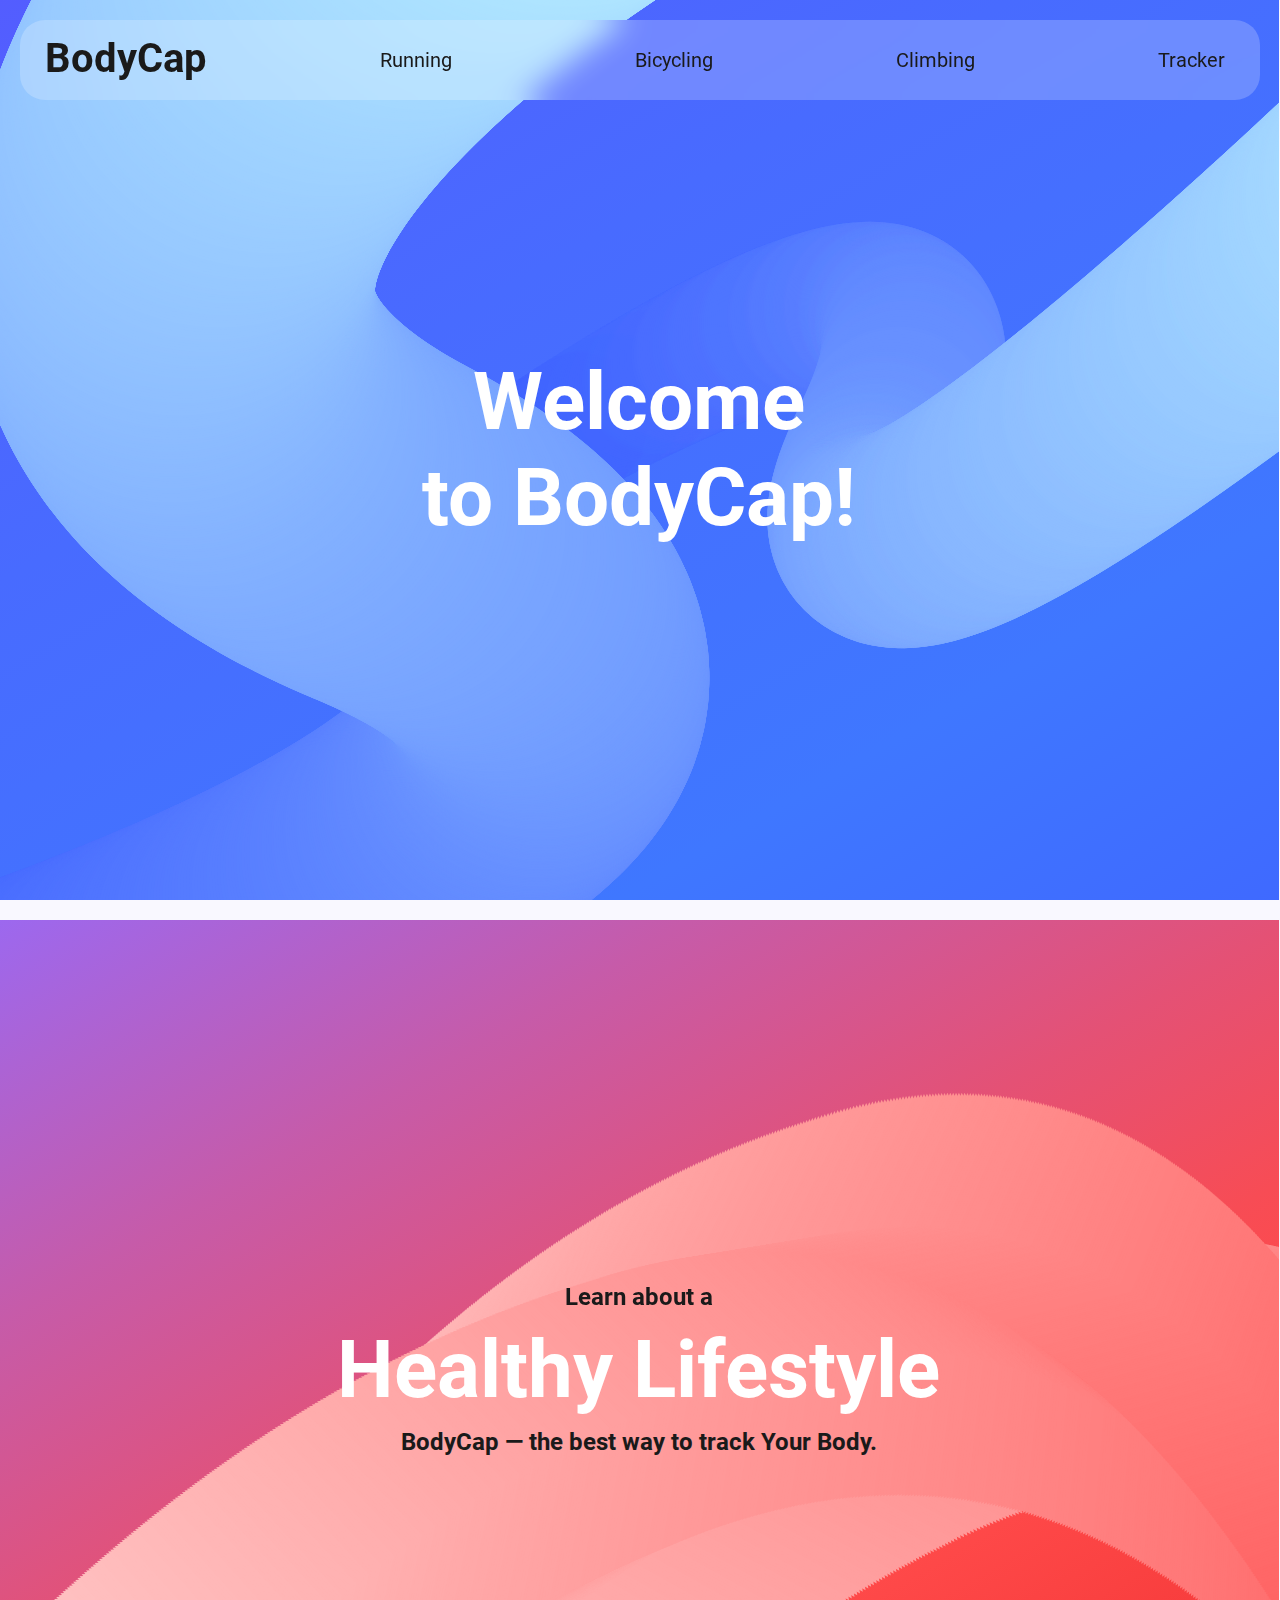
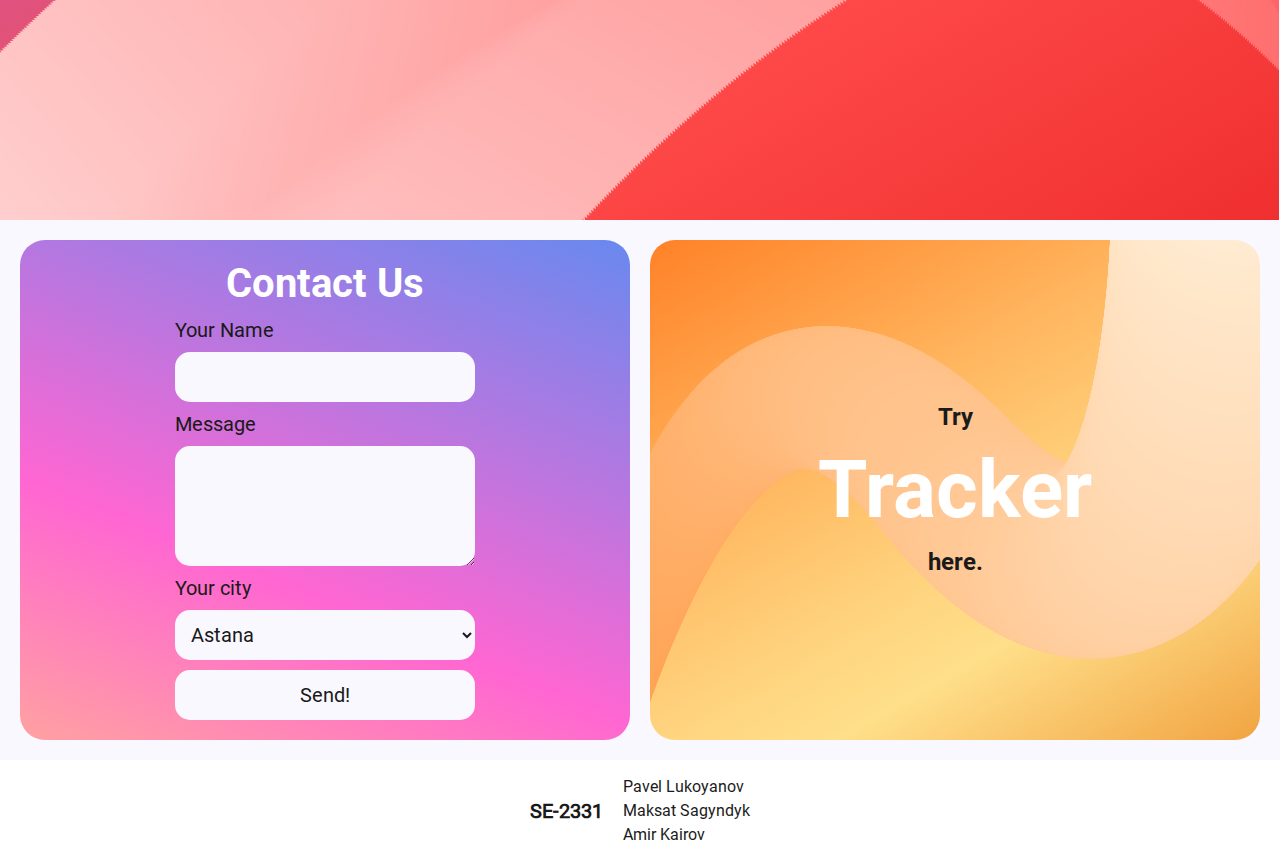
==== commit a5eb094e: "Tracker update 4" ====
--- a/index.html
+++ b/index.html
@@ -3,11 +3,27 @@
     <head>
         <meta name="viewport" content="width=device-width, initial-scale=1.0">
         <link rel="stylesheet" href="https://cdn.jsdelivr.net/npm/bootstrap@4.0.0/dist/css/bootstrap.min.css" integrity="sha384-Gn5384xqQ1aoWXA+058RXPxPg6fy4IWvTNh0E263XmFcJlSAwiGgFAW/dAiS6JXm" crossorigin="anonymous">
+        <script src="JS/Bobatron.js"></script>
+        <script src="JS/BobatronDynamic.js"></script>
+        <script src="JS/Storage.js"></script>
+        <script src="JS/User.js"></script>
+        <script src="JS/HeaderAndTools.js"></script>
         <link href="CSS/main.css" rel="stylesheet" type="text/css">
         <link href="CSS/icons.css" rel="stylesheet" type="text/css">
         <link href="CSS/LazyLukPack.css" rel="stylesheet" type="text/css">
         <meta charset="UTF-8">
         <title>BodyCap</title>
+
+        <script>
+            window.addEventListener("DOMContentLoaded", () => {
+                HeaderAndTools.headerUpdate()
+                HeaderAndTools.sports()
+
+                window.addEventListener('resize', () => {
+                    HeaderAndTools.headerUpdate()
+                })
+            })
+        </script>
     </head>
     <body>
         <header>
@@ -15,12 +31,14 @@
                 <a href="index.html" style="color: #000000; text-decoration: none">
                     <h1 style="font-size: 40px; margin: 0 10px" class="clickable">BodyCap</h1>
                 </a>
-                <a href="swimming.html" class="btnFrame">Swimming</a>
-                <a href="running.html" class="btnFrame">Running</a>
-                <a href="bicycling.html" class="btnFrame">Bicycling</a>
-                <a href="climbing.html" class="btnFrame">Climbing</a>
-                <a href="tracker.html" class="btnFrame">Tracker</a>
-                <button id="headerSettings" class="button miniButtonWithIcon"><svg class="iconMolotok"></svg>Settings</button>
+                <a href="running.html" class="initiallyHidden btnFrame wideScreen">Running</a>
+                <a href="bicycling.html" class="initiallyHidden btnFrame wideScreen">Bicycling</a>
+                <a href="climbing.html" class="initiallyHidden btnFrame wideScreen">Climbing</a>
+                <!--a href="tracker.html" class="initiallyHidden btnFrame wideScreen">Tracker</a-->
+                <div class="flex" style="gap: 10px; width: fit-content">
+                    <a href="tracker.html" class="btnFrame initiallyHidden">Tracker</a>
+                    <button id="headerMenu" class="button" style="display: none">Menu</button>
+                </div>
             </nav>
         </header>
 
--- a/CSS/main.css
+++ b/CSS/main.css
@@ -390,4 +390,9 @@
     padding: 10px 15px;
     border-radius: 5px;
     cursor: pointer;
+}
+.square-button {
+    padding: 0;
+    min-height: 50px;
+    min-width: 50px;
 }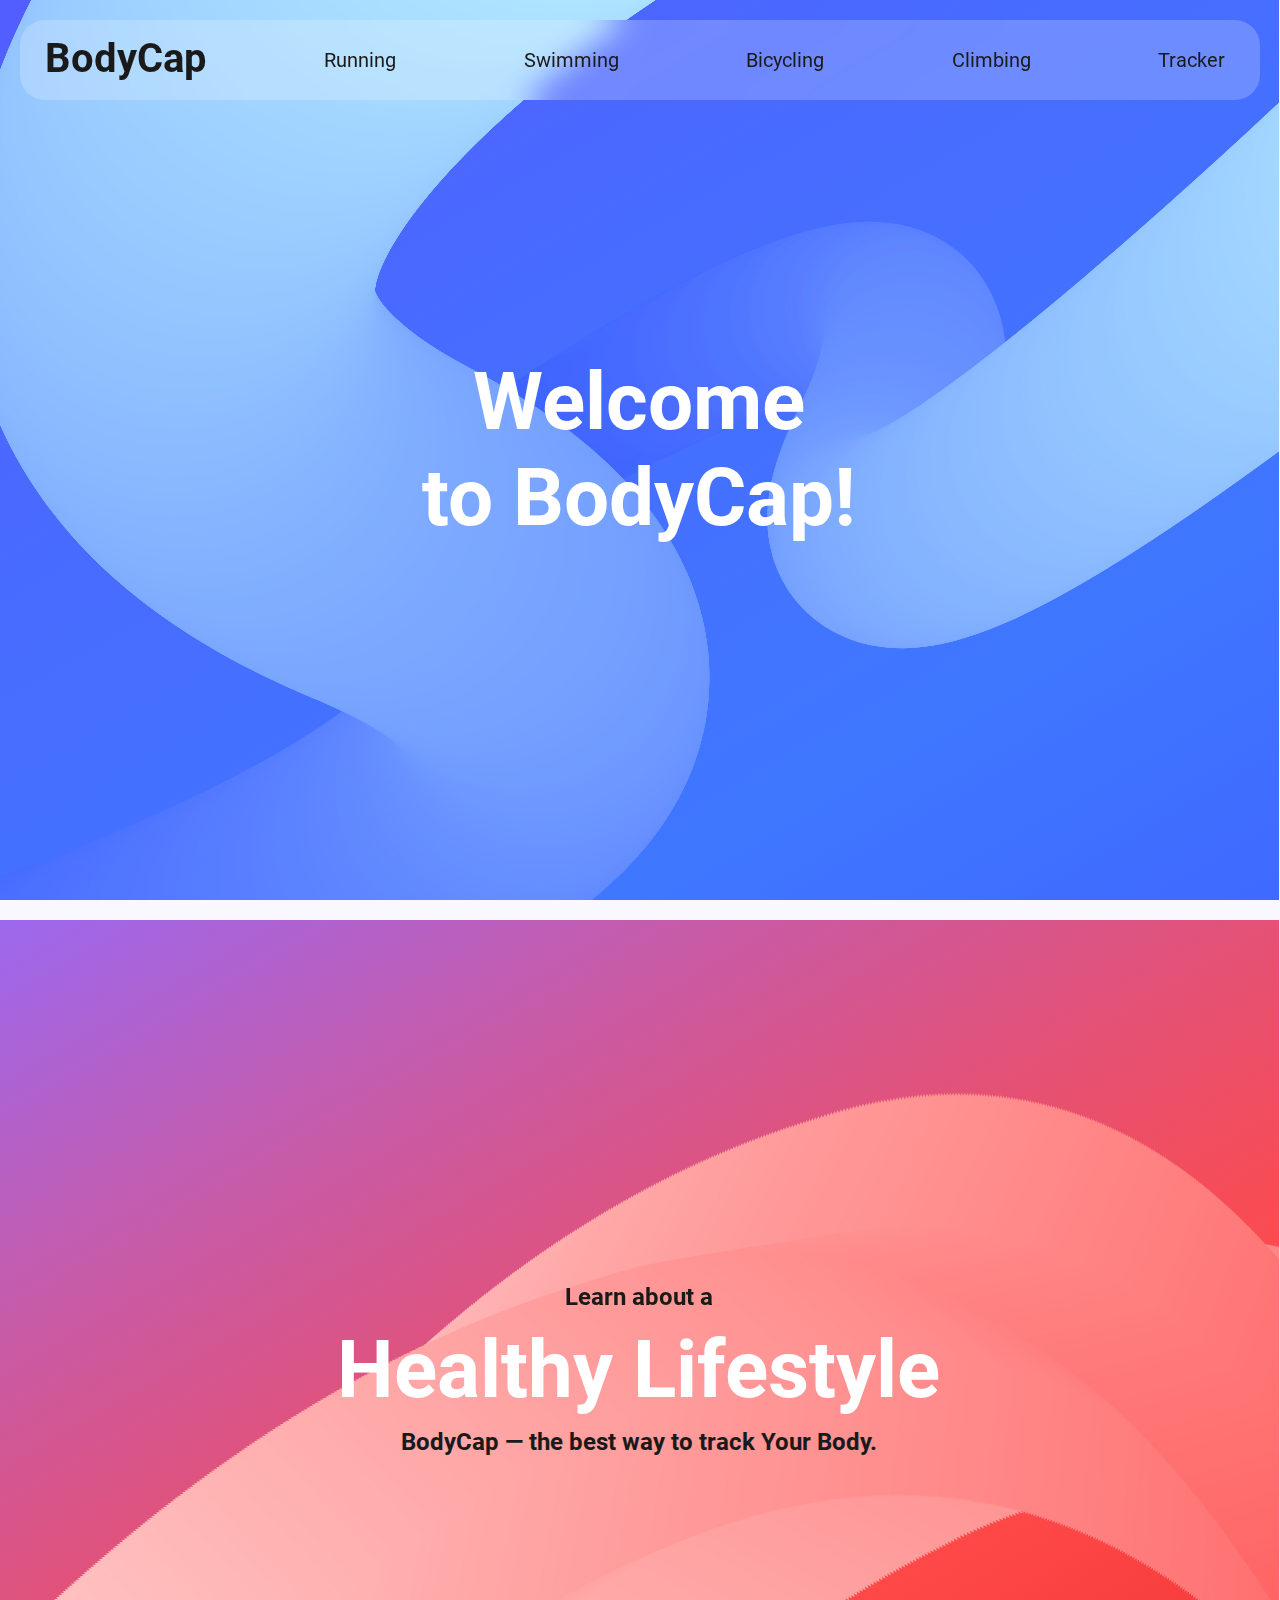
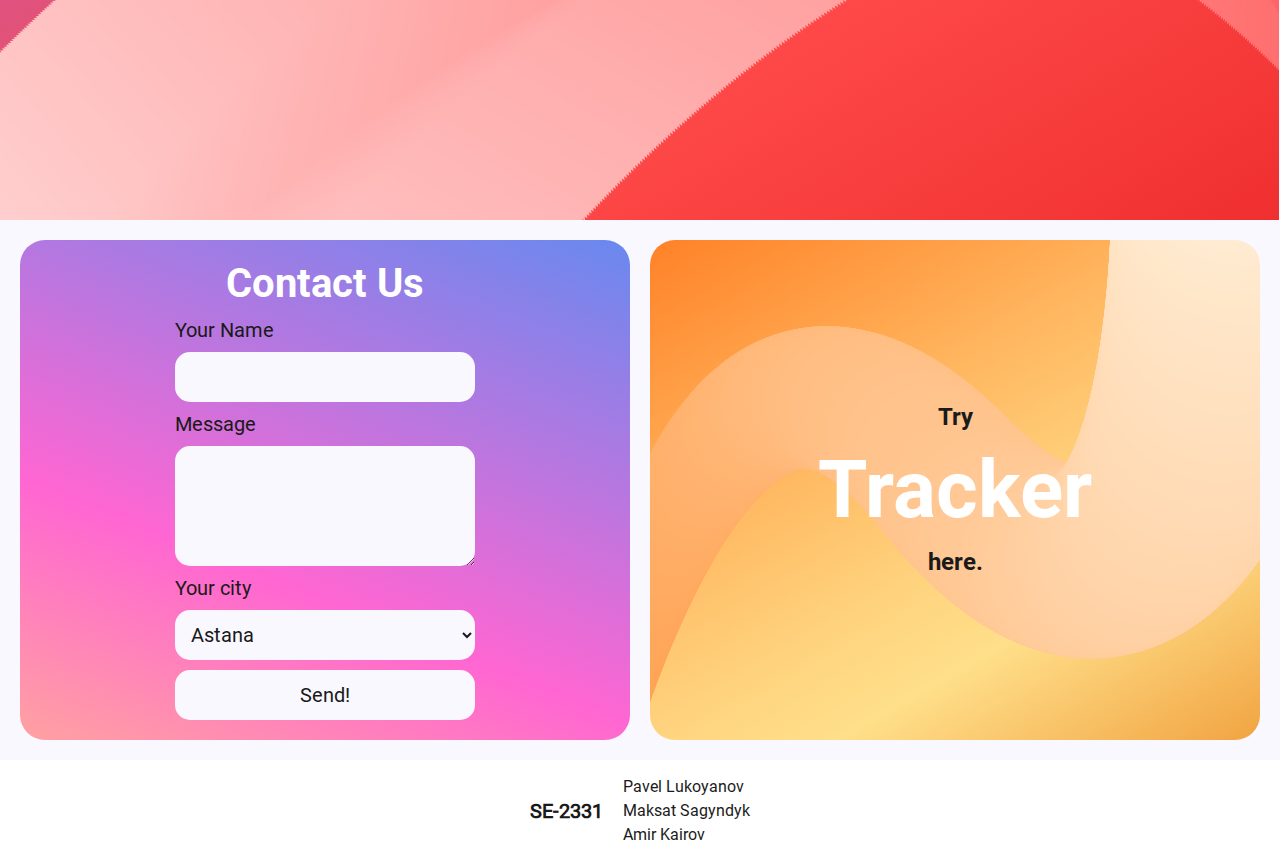
==== commit d4bfe229: "Tracker update 5" ====
--- a/index.html
+++ b/index.html
@@ -32,6 +32,7 @@
                     <h1 style="font-size: 40px; margin: 0 10px" class="clickable">BodyCap</h1>
                 </a>
                 <a href="running.html" class="initiallyHidden btnFrame wideScreen">Running</a>
+                <a href="swimming.html" class="initiallyHidden btnFrame wideScreen">Swimming</a>
                 <a href="bicycling.html" class="initiallyHidden btnFrame wideScreen">Bicycling</a>
                 <a href="climbing.html" class="initiallyHidden btnFrame wideScreen">Climbing</a>
                 <!--a href="tracker.html" class="initiallyHidden btnFrame wideScreen">Tracker</a-->
